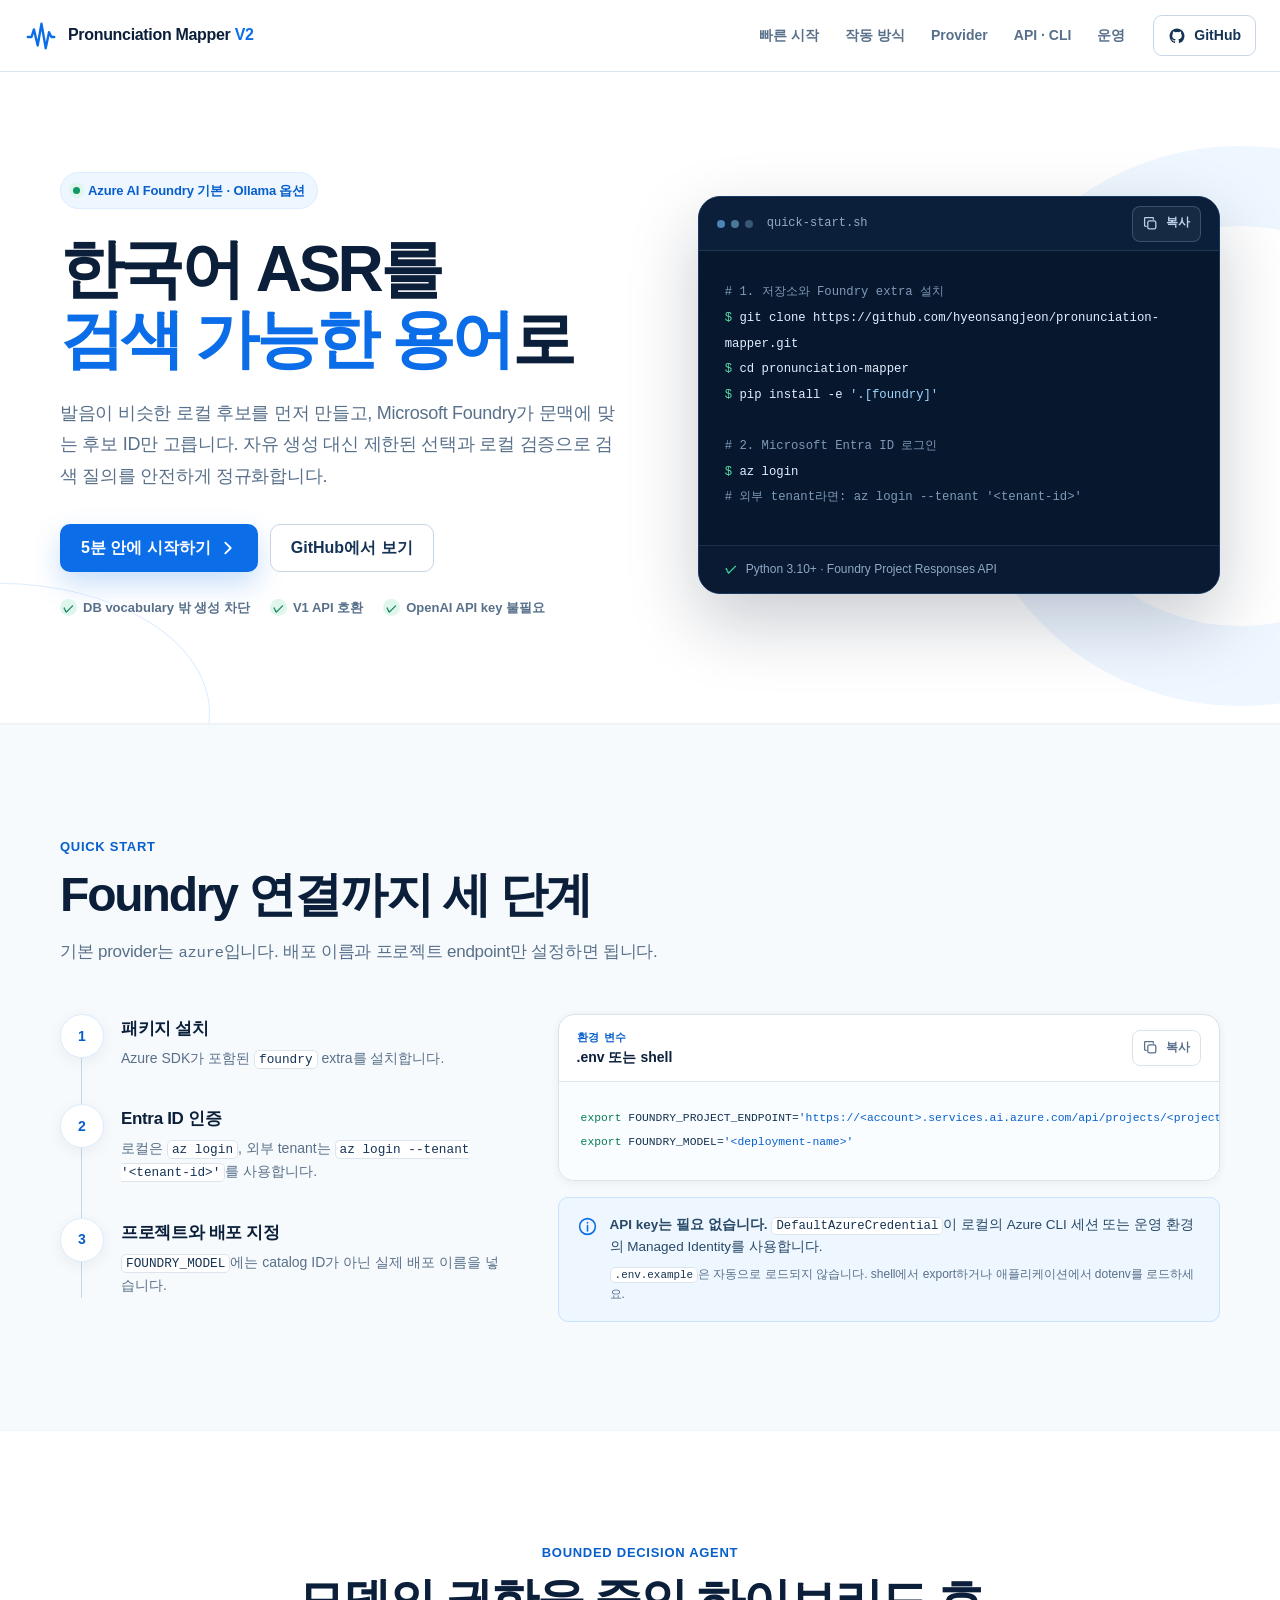
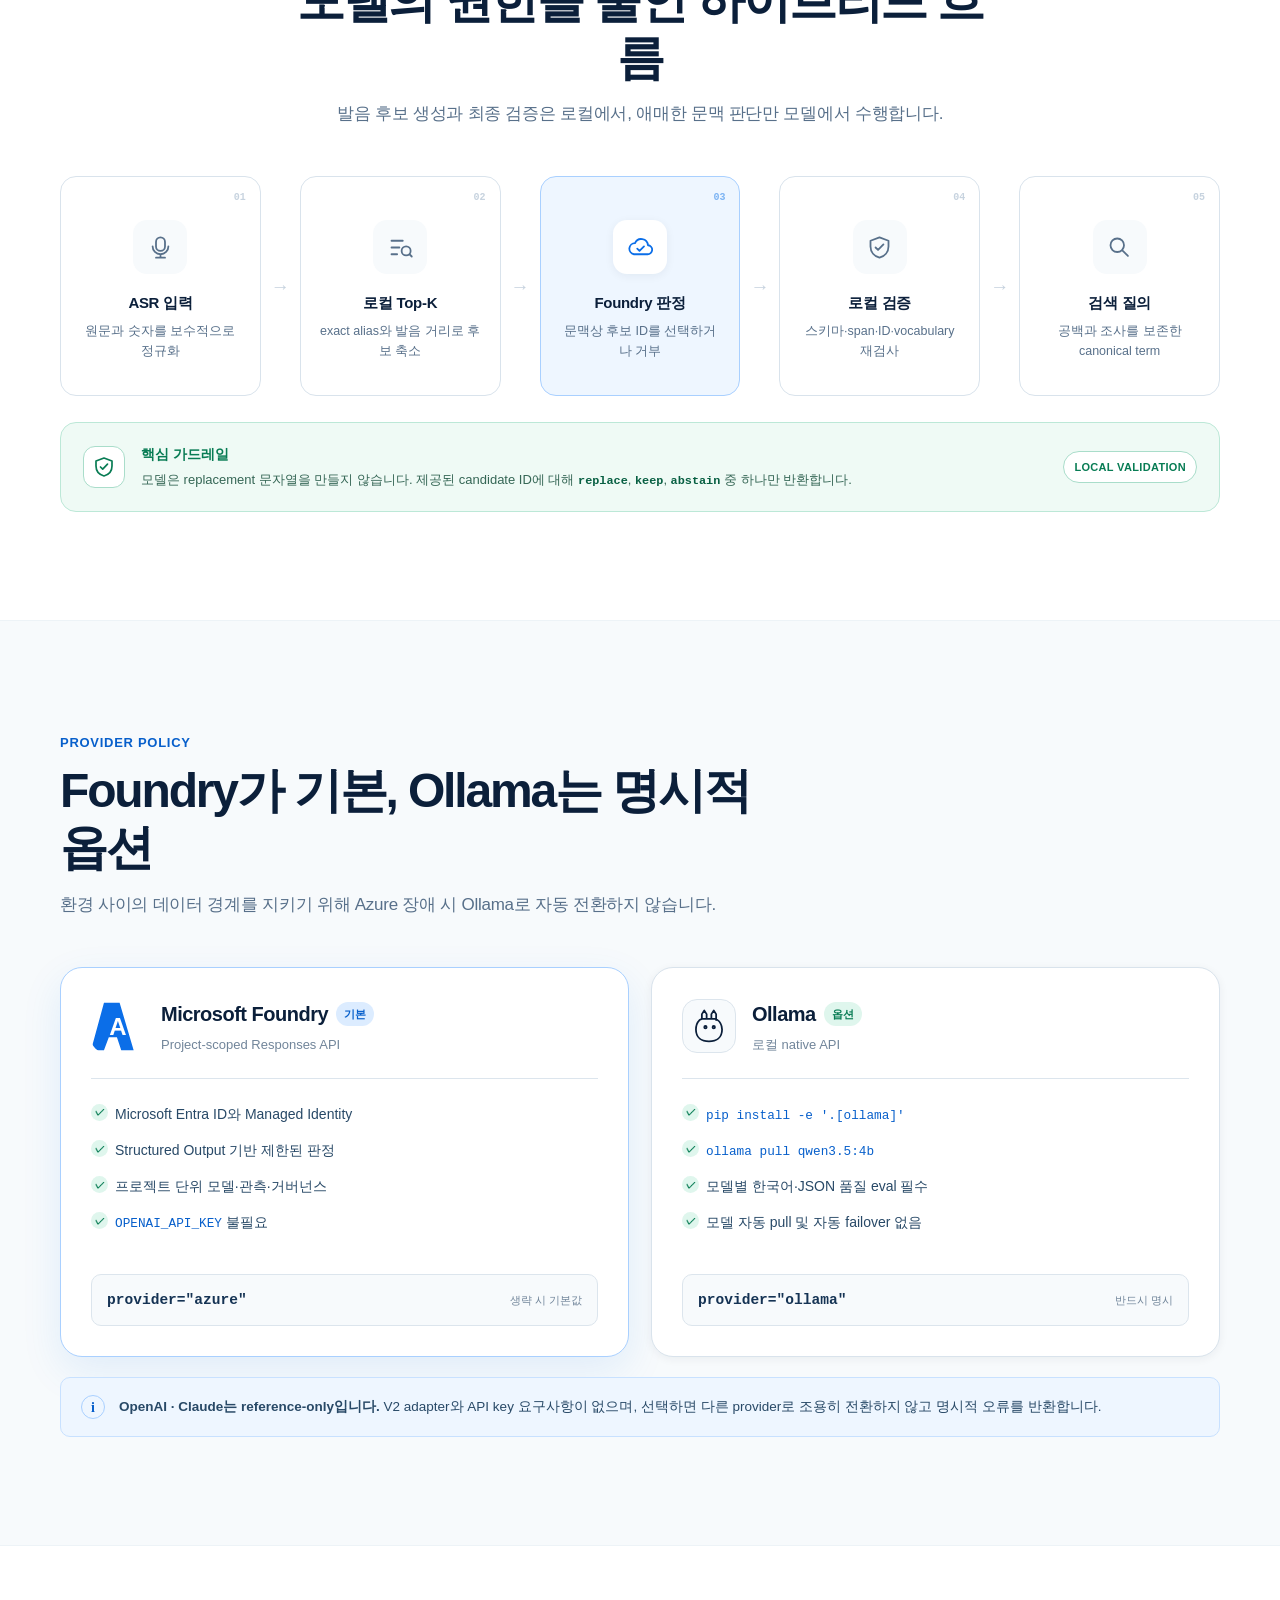
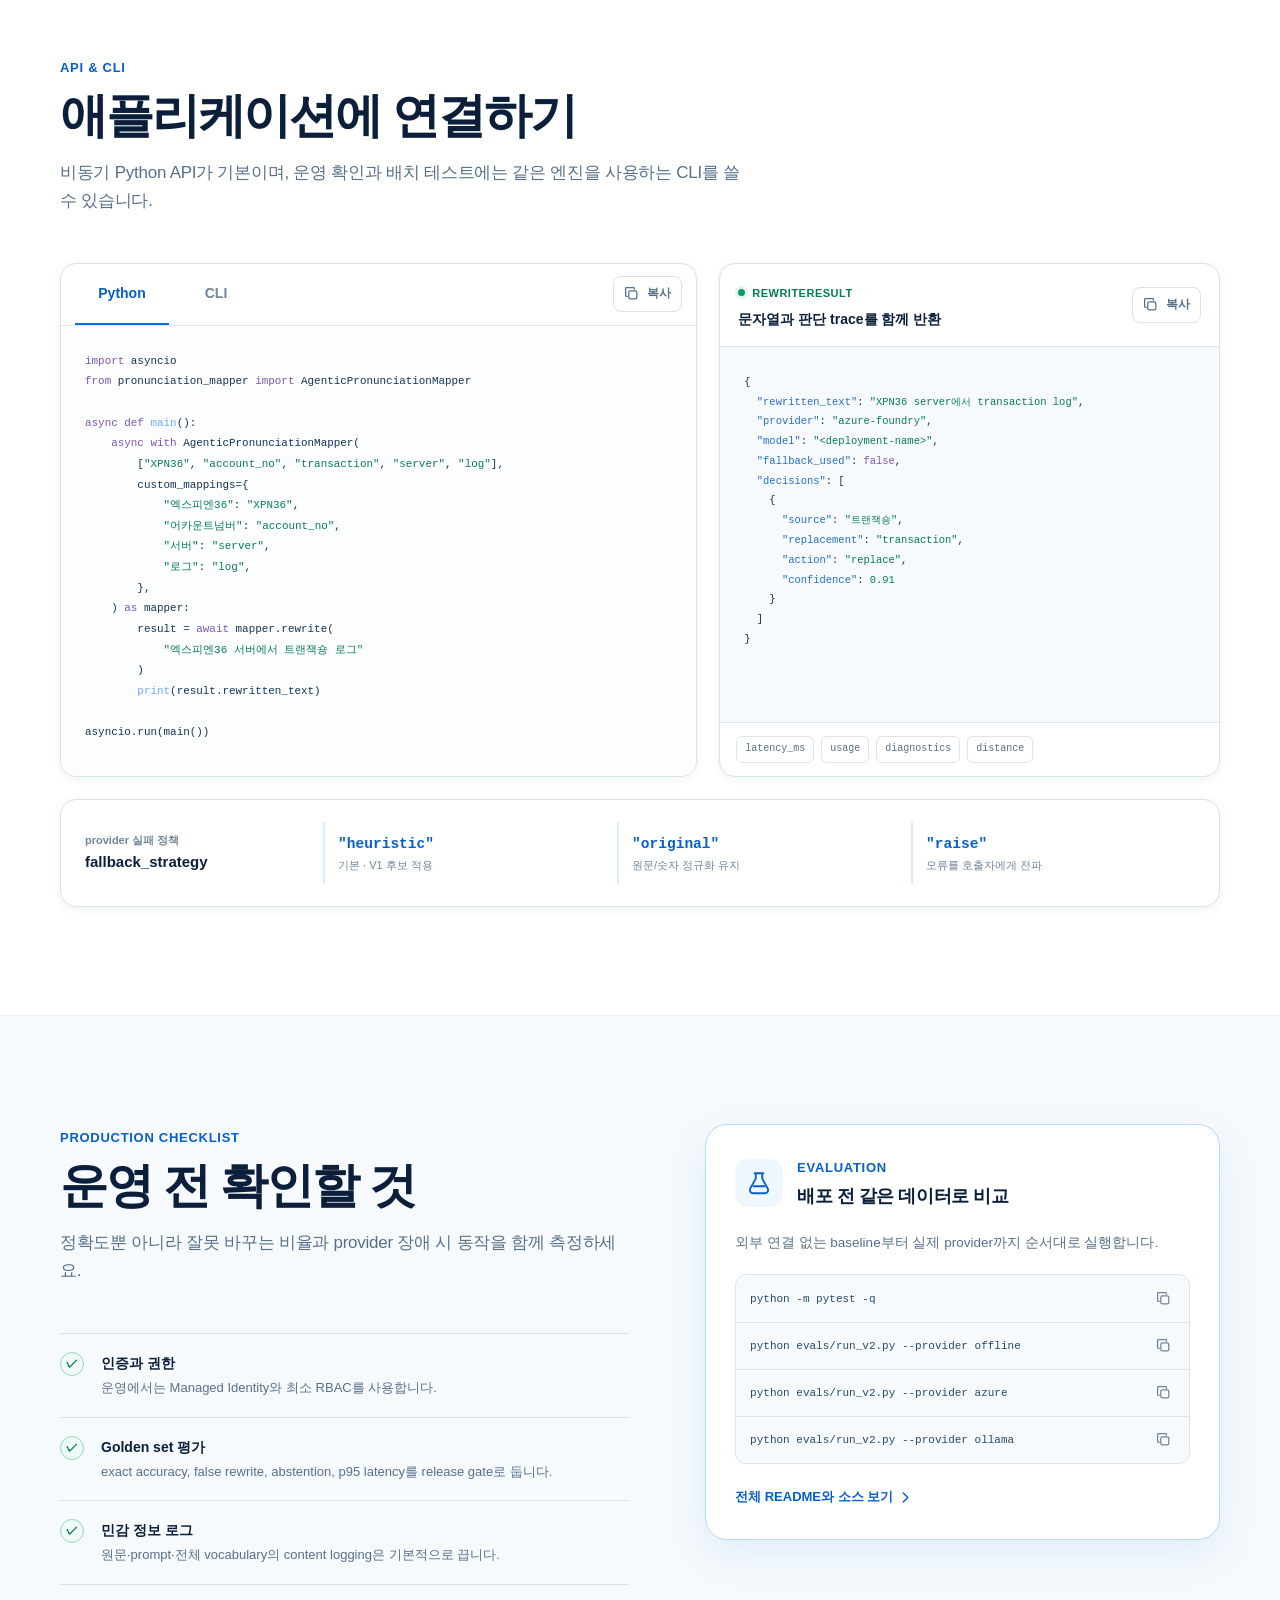
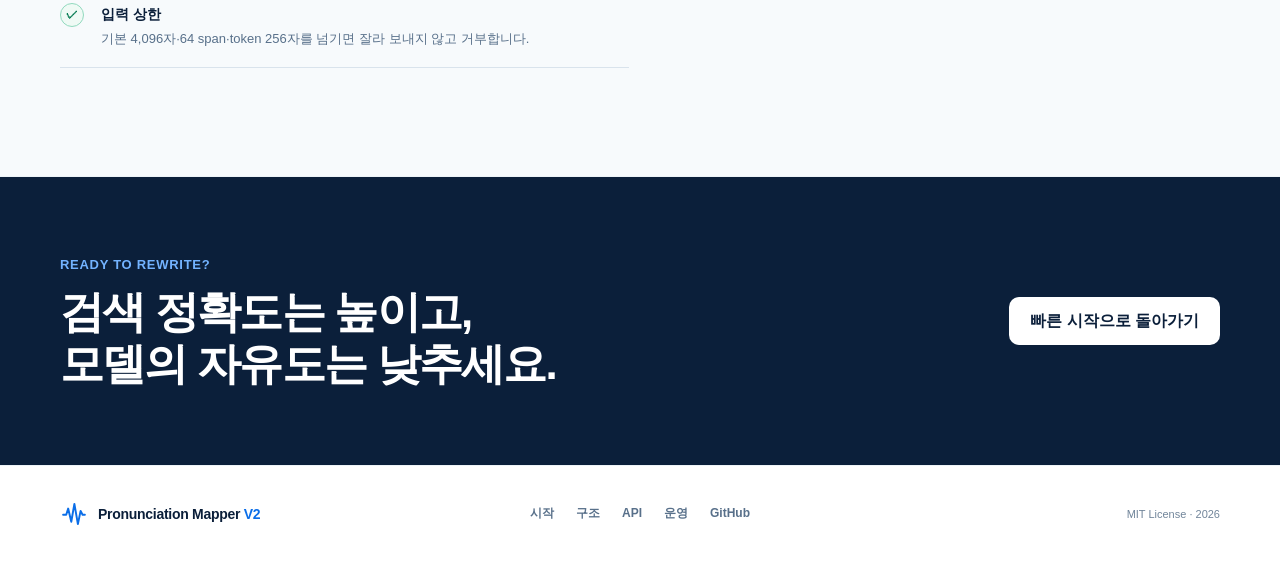
==== index.html @ d53257ad "docs: publish GitHub Pages usage manual" ====
<!doctype html>
<html lang="ko">
<head>
  <meta charset="utf-8">
  <meta name="viewport" content="width=device-width, initial-scale=1">
  <meta name="theme-color" content="#ffffff">
  <meta name="description" content="Microsoft Foundry를 기본으로 사용하는 Pronunciation Mapper V2의 한국어 빠른 시작 및 운영 가이드">
  <meta property="og:title" content="Pronunciation Mapper V2 사용 가이드">
  <meta property="og:description" content="한국어 ASR 결과를 검색 가능한 DB 용어로 안전하게 정규화하세요.">
  <meta property="og:type" content="website">
  <title>Pronunciation Mapper V2 — 사용 가이드</title>
  <link rel="stylesheet" href="./styles.css?v=2">
  <script>document.documentElement.classList.add('js');</script>
  <script src="./script.js?v=2" defer></script>
</head>
<body>
  <a class="skip-link" href="#main-content">본문으로 건너뛰기</a>

  <header class="site-header" data-header>
    <div class="header-inner">
      <a class="brand" href="#top" aria-label="Pronunciation Mapper V2 홈">
        <svg class="brand-mark" viewBox="0 0 36 36" aria-hidden="true">
          <path d="M4 19h4l2.5-8 4 17 4-23 4.5 26 3.5-17 2.5 5h3" />
        </svg>
        <span>Pronunciation Mapper <strong>V2</strong></span>
      </a>

      <button class="menu-toggle" type="button" aria-expanded="false" aria-controls="site-nav" aria-label="메뉴 열기">
        <span></span><span></span><span></span>
      </button>

      <nav class="site-nav" id="site-nav" aria-label="주요 메뉴">
        <a href="#quickstart">빠른 시작</a>
        <a href="#workflow">작동 방식</a>
        <a href="#providers">Provider</a>
        <a href="#usage">API · CLI</a>
        <a href="#operations">운영</a>
        <a class="nav-github-mobile" href="https://github.com/hyeonsangjeon/pronunciation-mapper" target="_blank" rel="noreferrer">GitHub</a>
      </nav>

      <a class="header-github" href="https://github.com/hyeonsangjeon/pronunciation-mapper" target="_blank" rel="noreferrer">
        <svg viewBox="0 0 24 24" aria-hidden="true">
          <path d="M12 2a10 10 0 0 0-3.16 19.49c.5.09.68-.22.68-.48v-1.88c-2.78.6-3.37-1.18-3.37-1.18-.45-1.16-1.11-1.47-1.11-1.47-.91-.62.07-.61.07-.61 1 .07 1.53 1.03 1.53 1.03.9 1.53 2.35 1.09 2.92.83.09-.65.35-1.09.64-1.34-2.22-.25-4.55-1.11-4.55-4.94 0-1.09.39-1.98 1.03-2.68-.1-.25-.45-1.27.1-2.64 0 0 .84-.27 2.75 1.02A9.56 9.56 0 0 1 12 6.82a9.5 9.5 0 0 1 2.5.34c1.91-1.29 2.75-1.02 2.75-1.02.55 1.37.2 2.39.1 2.64.64.7 1.03 1.59 1.03 2.68 0 3.84-2.34 4.68-4.57 4.93.36.31.68.92.68 1.85v2.77c0 .27.18.58.69.48A10 10 0 0 0 12 2Z"/>
        </svg>
        GitHub
      </a>
    </div>
  </header>

  <main id="main-content">
    <section class="hero section-anchor" id="top">
      <div class="container hero-grid">
        <div class="hero-copy reveal">
          <div class="eyebrow">
            <span class="status-dot"></span>
            Azure AI Foundry 기본 · Ollama 옵션
          </div>
          <h1>한국어 ASR를<br><span>검색 가능한 용어</span>로</h1>
          <p class="hero-description">
            발음이 비슷한 로컬 후보를 먼저 만들고, Microsoft Foundry가 문맥에 맞는 후보 ID만 고릅니다.
            자유 생성 대신 제한된 선택과 로컬 검증으로 검색 질의를 안전하게 정규화합니다.
          </p>
          <div class="hero-actions">
            <a class="button button-primary" href="#quickstart">
              5분 안에 시작하기
              <svg viewBox="0 0 20 20" aria-hidden="true"><path d="m7 4 6 6-6 6"/></svg>
            </a>
            <a class="button button-secondary" href="https://github.com/hyeonsangjeon/pronunciation-mapper" target="_blank" rel="noreferrer">
              GitHub에서 보기
            </a>
          </div>
          <ul class="hero-facts" aria-label="핵심 특징">
            <li><span>✓</span> DB vocabulary 밖 생성 차단</li>
            <li><span>✓</span> V1 API 호환</li>
            <li><span>✓</span> OpenAI API key 불필요</li>
          </ul>
        </div>

        <div class="terminal-card reveal" aria-label="빠른 설치 명령">
          <div class="terminal-bar">
            <div class="terminal-dots" aria-hidden="true"><span></span><span></span><span></span></div>
            <span>quick-start.sh</span>
            <button class="copy-button copy-button-dark" type="button" data-copy-target="hero-install-code" aria-label="설치 명령 복사">
              <svg viewBox="0 0 20 20" aria-hidden="true"><rect x="6" y="6" width="10" height="10" rx="2"/><path d="M4 13H3a1 1 0 0 1-1-1V3a1 1 0 0 1 1-1h9a1 1 0 0 1 1 1v1"/></svg>
              <span>복사</span>
            </button>
          </div>
          <pre id="hero-install-code"><code><span class="code-comment"># 1. 저장소와 Foundry extra 설치</span>
<span class="code-prompt">$</span> git clone https://github.com/hyeonsangjeon/pronunciation-mapper.git
<span class="code-prompt">$</span> cd pronunciation-mapper
<span class="code-prompt">$</span> pip install -e <span class="code-string">'.[foundry]'</span>

<span class="code-comment"># 2. Microsoft Entra ID 로그인</span>
<span class="code-prompt">$</span> az login
<span class="code-comment"># 외부 tenant라면: az login --tenant '&lt;tenant-id&gt;'</span></code></pre>
          <div class="terminal-output">
            <span class="terminal-check">✓</span>
            <span>Python 3.10+ · Foundry Project Responses API</span>
          </div>
        </div>
      </div>
    </section>

    <section class="section section-soft section-anchor" id="quickstart">
      <div class="container">
        <div class="section-heading reveal">
          <span class="section-kicker">Quick start</span>
          <h2>Foundry 연결까지 세 단계</h2>
          <p>기본 provider는 <code>azure</code>입니다. 배포 이름과 프로젝트 endpoint만 설정하면 됩니다.</p>
        </div>

        <div class="quickstart-layout">
          <ol class="step-list reveal">
            <li>
              <span class="step-number">1</span>
              <div>
                <h3>패키지 설치</h3>
                <p>Azure SDK가 포함된 <code>foundry</code> extra를 설치합니다.</p>
              </div>
            </li>
            <li>
              <span class="step-number">2</span>
              <div>
                <h3>Entra ID 인증</h3>
                <p>로컬은 <code>az login</code>, 외부 tenant는 <code>az login --tenant '&lt;tenant-id&gt;'</code>를 사용합니다.</p>
              </div>
            </li>
            <li>
              <span class="step-number">3</span>
              <div>
                <h3>프로젝트와 배포 지정</h3>
                <p><code>FOUNDRY_MODEL</code>에는 catalog ID가 아닌 실제 배포 이름을 넣습니다.</p>
              </div>
            </li>
          </ol>

          <div class="setup-stack reveal">
            <article class="code-card">
              <div class="code-card-header">
                <div>
                  <span class="code-card-label">환경 변수</span>
                  <strong>.env 또는 shell</strong>
                </div>
                <button class="copy-button" type="button" data-copy-target="env-code" aria-label="환경 변수 복사">
                  <svg viewBox="0 0 20 20" aria-hidden="true"><rect x="6" y="6" width="10" height="10" rx="2"/><path d="M4 13H3a1 1 0 0 1-1-1V3a1 1 0 0 1 1-1h9a1 1 0 0 1 1 1v1"/></svg>
                  <span>복사</span>
                </button>
              </div>
              <pre id="env-code"><code><span class="code-keyword">export</span> FOUNDRY_PROJECT_ENDPOINT=<span class="code-string">'https://&lt;account&gt;.services.ai.azure.com/api/projects/&lt;project&gt;'</span>
<span class="code-keyword">export</span> FOUNDRY_MODEL=<span class="code-string">'&lt;deployment-name&gt;'</span></code></pre>
            </article>
            <div class="info-callout">
              <svg viewBox="0 0 24 24" aria-hidden="true"><circle cx="12" cy="12" r="9"/><path d="M12 11v6M12 7.5v.5"/></svg>
              <div>
                <p><strong>API key는 필요 없습니다.</strong> <code>DefaultAzureCredential</code>이 로컬의 Azure CLI 세션 또는 운영 환경의 Managed Identity를 사용합니다.</p>
                <p class="info-callout-secondary"><code>.env.example</code>은 자동으로 로드되지 않습니다. shell에서 export하거나 애플리케이션에서 dotenv를 로드하세요.</p>
              </div>
            </div>
          </div>
        </div>
      </div>
    </section>

    <section class="section section-anchor" id="workflow">
      <div class="container">
        <div class="section-heading section-heading-centered reveal">
          <span class="section-kicker">Bounded decision agent</span>
          <h2>모델의 권한을 줄인 하이브리드 흐름</h2>
          <p>발음 후보 생성과 최종 검증은 로컬에서, 애매한 문맥 판단만 모델에서 수행합니다.</p>
        </div>

        <div class="workflow reveal" aria-label="처리 흐름">
          <article class="workflow-step">
            <span class="workflow-index">01</span>
            <span class="workflow-icon">
              <svg viewBox="0 0 24 24" aria-hidden="true"><rect x="8" y="3" width="8" height="12" rx="4"/><path d="M5 11a7 7 0 0 0 14 0M12 18v3M8 21h8"/></svg>
            </span>
            <h3>ASR 입력</h3>
            <p>원문과 숫자를 보수적으로 정규화</p>
          </article>
          <span class="workflow-arrow" aria-hidden="true">→</span>
          <article class="workflow-step">
            <span class="workflow-index">02</span>
            <span class="workflow-icon">
              <svg viewBox="0 0 24 24" aria-hidden="true"><path d="M4 6h10M4 12h7M4 18h5"/><circle cx="17" cy="15" r="4"/><path d="m20 18 2 2"/></svg>
            </span>
            <h3>로컬 Top-K</h3>
            <p>exact alias와 발음 거리로 후보 축소</p>
          </article>
          <span class="workflow-arrow" aria-hidden="true">→</span>
          <article class="workflow-step workflow-step-accent">
            <span class="workflow-index">03</span>
            <span class="workflow-icon">
              <svg viewBox="0 0 24 24" aria-hidden="true"><path d="M7 18a5 5 0 0 1 1-9.9A6 6 0 0 1 19.5 10 4 4 0 0 1 19 18H7Z"/><path d="m10 13 2 2 4-4"/></svg>
            </span>
            <h3>Foundry 판정</h3>
            <p>문맥상 후보 ID를 선택하거나 거부</p>
          </article>
          <span class="workflow-arrow" aria-hidden="true">→</span>
          <article class="workflow-step">
            <span class="workflow-index">04</span>
            <span class="workflow-icon">
              <svg viewBox="0 0 24 24" aria-hidden="true"><path d="M12 3 4 6v5c0 5 3.4 8.7 8 10 4.6-1.3 8-5 8-10V6l-8-3Z"/><path d="m8.5 12 2.2 2.2 4.8-5"/></svg>
            </span>
            <h3>로컬 검증</h3>
            <p>스키마·span·ID·vocabulary 재검사</p>
          </article>
          <span class="workflow-arrow" aria-hidden="true">→</span>
          <article class="workflow-step">
            <span class="workflow-index">05</span>
            <span class="workflow-icon">
              <svg viewBox="0 0 24 24" aria-hidden="true"><circle cx="10" cy="10" r="6"/><path d="m14.5 14.5 5 5"/></svg>
            </span>
            <h3>검색 질의</h3>
            <p>공백과 조사를 보존한 canonical term</p>
          </article>
        </div>

        <div class="guardrail reveal">
          <div class="guardrail-icon">
            <svg viewBox="0 0 24 24" aria-hidden="true"><path d="M12 3 4 6v5c0 5 3.4 8.7 8 10 4.6-1.3 8-5 8-10V6l-8-3Z"/><path d="m8.5 12 2.2 2.2 4.8-5"/></svg>
          </div>
          <div>
            <strong>핵심 가드레일</strong>
            <p>모델은 replacement 문자열을 만들지 않습니다. 제공된 candidate ID에 대해 <code>replace</code>, <code>keep</code>, <code>abstain</code> 중 하나만 반환합니다.</p>
          </div>
          <span class="guardrail-badge">Local validation</span>
        </div>
      </div>
    </section>

    <section class="section section-soft section-anchor" id="providers">
      <div class="container">
        <div class="section-heading reveal">
          <span class="section-kicker">Provider policy</span>
          <h2>Foundry가 기본, Ollama는 명시적 옵션</h2>
          <p>환경 사이의 데이터 경계를 지키기 위해 Azure 장애 시 Ollama로 자동 전환하지 않습니다.</p>
        </div>

        <div class="provider-grid">
          <article class="provider-card provider-primary reveal">
            <div class="provider-top">
              <div class="provider-logo azure-logo" aria-hidden="true">A</div>
              <div>
                <div class="provider-title-row">
                  <h3>Microsoft Foundry</h3>
                  <span class="badge badge-blue">기본</span>
                </div>
                <p>Project-scoped Responses API</p>
              </div>
            </div>
            <ul class="check-list">
              <li>Microsoft Entra ID와 Managed Identity</li>
              <li>Structured Output 기반 제한된 판정</li>
              <li>프로젝트 단위 모델·관측·거버넌스</li>
              <li><code>OPENAI_API_KEY</code> 불필요</li>
            </ul>
            <div class="provider-command">
              <code>provider="azure"</code>
              <span>생략 시 기본값</span>
            </div>
          </article>

          <article class="provider-card reveal">
            <div class="provider-top">
              <div class="provider-logo ollama-logo" aria-hidden="true">
                <svg viewBox="0 0 32 32"><path d="M10 10V6l2-3 2 3v3M18 10V6l2-3 2 3v5M8 11c-2 2-3 5-3 8 0 7 5 10 11 10s11-3 11-10c0-4-2-7-5-9H10Z"/><circle cx="13" cy="17" r="1"/><circle cx="20" cy="17" r="1"/></svg>
              </div>
              <div>
                <div class="provider-title-row">
                  <h3>Ollama</h3>
                  <span class="badge badge-mint">옵션</span>
                </div>
                <p>로컬 native API</p>
              </div>
            </div>
            <ul class="check-list">
              <li><code>pip install -e '.[ollama]'</code></li>
              <li><code>ollama pull qwen3.5:4b</code></li>
              <li>모델별 한국어·JSON 품질 eval 필수</li>
              <li>모델 자동 pull 및 자동 failover 없음</li>
            </ul>
            <div class="provider-command">
              <code>provider="ollama"</code>
              <span>반드시 명시</span>
            </div>
          </article>
        </div>

        <div class="reference-note reveal">
          <span class="reference-icon">i</span>
          <p><strong>OpenAI · Claude는 reference-only입니다.</strong> V2 adapter와 API key 요구사항이 없으며, 선택하면 다른 provider로 조용히 전환하지 않고 명시적 오류를 반환합니다.</p>
        </div>
      </div>
    </section>

    <section class="section section-anchor" id="usage">
      <div class="container">
        <div class="section-heading reveal">
          <span class="section-kicker">API & CLI</span>
          <h2>애플리케이션에 연결하기</h2>
          <p>비동기 Python API가 기본이며, 운영 확인과 배치 테스트에는 같은 엔진을 사용하는 CLI를 쓸 수 있습니다.</p>
        </div>

        <div class="usage-grid">
          <div class="code-workbench reveal">
            <div class="tab-list" role="tablist" aria-label="사용 예시">
              <button id="tab-python" role="tab" aria-selected="true" aria-controls="panel-python" tabindex="0">Python</button>
              <button id="tab-cli" role="tab" aria-selected="false" aria-controls="panel-cli" tabindex="-1">CLI</button>
              <button class="copy-button tab-copy" type="button" data-copy-active-panel aria-label="현재 코드 복사">
                <svg viewBox="0 0 20 20" aria-hidden="true"><rect x="6" y="6" width="10" height="10" rx="2"/><path d="M4 13H3a1 1 0 0 1-1-1V3a1 1 0 0 1 1-1h9a1 1 0 0 1 1 1v1"/></svg>
                <span>복사</span>
              </button>
            </div>

            <div id="panel-python" class="tab-panel" role="tabpanel" aria-labelledby="tab-python">
              <pre><code><span class="code-keyword">import</span> asyncio
<span class="code-keyword">from</span> pronunciation_mapper <span class="code-keyword">import</span> AgenticPronunciationMapper

<span class="code-keyword">async def</span> <span class="code-function">main</span>():
    <span class="code-keyword">async with</span> AgenticPronunciationMapper(
        [<span class="code-string">"XPN36"</span>, <span class="code-string">"account_no"</span>, <span class="code-string">"transaction"</span>, <span class="code-string">"server"</span>, <span class="code-string">"log"</span>],
        custom_mappings={
            <span class="code-string">"엑스피엔36"</span>: <span class="code-string">"XPN36"</span>,
            <span class="code-string">"어카운트넘버"</span>: <span class="code-string">"account_no"</span>,
            <span class="code-string">"서버"</span>: <span class="code-string">"server"</span>,
            <span class="code-string">"로그"</span>: <span class="code-string">"log"</span>,
        },
    ) <span class="code-keyword">as</span> mapper:
        result = <span class="code-keyword">await</span> mapper.rewrite(
            <span class="code-string">"엑스피엔36 서버에서 트랜잭숑 로그"</span>
        )
        <span class="code-function">print</span>(result.rewritten_text)

asyncio.run(main())</code></pre>
            </div>

            <div id="panel-cli" class="tab-panel" role="tabpanel" aria-labelledby="tab-cli" hidden>
              <pre><code>pronunciation-mapper rewrite \
  <span class="code-string">'엑스피엔36 서버에서 트랜잭숑 로그'</span> \
  --db-terms examples/db_terms.json \
  --provider azure \
  --json

<span class="code-comment"># Ollama는 provider와 model을 명시합니다.</span>
pronunciation-mapper rewrite <span class="code-string">'트랜잭숑 로그'</span> \
  --provider ollama \
  --model qwen3.5:4b</code></pre>
            </div>
          </div>

          <article class="result-card reveal">
            <div class="result-card-header">
              <div>
                <span class="result-status"><i></i> RewriteResult</span>
                <h3>문자열과 판단 trace를 함께 반환</h3>
              </div>
              <button class="copy-button" type="button" data-copy-target="result-code" aria-label="결과 JSON 복사">
                <svg viewBox="0 0 20 20" aria-hidden="true"><rect x="6" y="6" width="10" height="10" rx="2"/><path d="M4 13H3a1 1 0 0 1-1-1V3a1 1 0 0 1 1-1h9a1 1 0 0 1 1 1v1"/></svg>
                <span>복사</span>
              </button>
            </div>
            <pre id="result-code"><code>{
  <span class="code-json-key">"rewritten_text"</span>: <span class="code-string">"XPN36 server에서 transaction log"</span>,
  <span class="code-json-key">"provider"</span>: <span class="code-string">"azure-foundry"</span>,
  <span class="code-json-key">"model"</span>: <span class="code-string">"&lt;deployment-name&gt;"</span>,
  <span class="code-json-key">"fallback_used"</span>: <span class="code-keyword">false</span>,
  <span class="code-json-key">"decisions"</span>: [
    {
      <span class="code-json-key">"source"</span>: <span class="code-string">"트랜잭숑"</span>,
      <span class="code-json-key">"replacement"</span>: <span class="code-string">"transaction"</span>,
      <span class="code-json-key">"action"</span>: <span class="code-string">"replace"</span>,
      <span class="code-json-key">"confidence"</span>: <span class="code-number">0.91</span>
    }
  ]
}</code></pre>
            <div class="result-fields" aria-label="주요 결과 필드">
              <span>latency_ms</span>
              <span>usage</span>
              <span>diagnostics</span>
              <span>distance</span>
            </div>
          </article>
        </div>

        <div class="fallback-strip reveal">
          <div>
            <span class="fallback-label">provider 실패 정책</span>
            <strong>fallback_strategy</strong>
          </div>
          <div class="fallback-options">
            <span><code>"heuristic"</code><small>기본 · V1 후보 적용</small></span>
            <span><code>"original"</code><small>원문/숫자 정규화 유지</small></span>
            <span><code>"raise"</code><small>오류를 호출자에게 전파</small></span>
          </div>
        </div>
      </div>
    </section>

    <section class="section section-soft section-anchor" id="operations">
      <div class="container operations-grid">
        <div>
          <div class="section-heading reveal">
            <span class="section-kicker">Production checklist</span>
            <h2>운영 전 확인할 것</h2>
            <p>정확도뿐 아니라 잘못 바꾸는 비율과 provider 장애 시 동작을 함께 측정하세요.</p>
          </div>
          <ul class="operations-list reveal">
            <li>
              <span class="operation-check">✓</span>
              <div><strong>인증과 권한</strong><p>운영에서는 Managed Identity와 최소 RBAC를 사용합니다.</p></div>
            </li>
            <li>
              <span class="operation-check">✓</span>
              <div><strong>Golden set 평가</strong><p>exact accuracy, false rewrite, abstention, p95 latency를 release gate로 둡니다.</p></div>
            </li>
            <li>
              <span class="operation-check">✓</span>
              <div><strong>민감 정보 로그</strong><p>원문·prompt·전체 vocabulary의 content logging은 기본적으로 끕니다.</p></div>
            </li>
            <li>
              <span class="operation-check">✓</span>
              <div><strong>입력 상한</strong><p>기본 4,096자·64 span·token 256자를 넘기면 잘라 보내지 않고 거부합니다.</p></div>
            </li>
          </ul>
        </div>

        <aside class="eval-card reveal" aria-labelledby="eval-title">
          <div class="eval-card-top">
            <span class="eval-icon">
              <svg viewBox="0 0 24 24" aria-hidden="true"><path d="M8 3h8M9 3v5l-5 9a3 3 0 0 0 2.6 4.5h10.8A3 3 0 0 0 20 17l-5-9V3"/><path d="M7 15h10"/></svg>
            </span>
            <div>
              <span class="section-kicker">Evaluation</span>
              <h3 id="eval-title">배포 전 같은 데이터로 비교</h3>
            </div>
          </div>
          <p>외부 연결 없는 baseline부터 실제 provider까지 순서대로 실행합니다.</p>
          <div class="eval-commands">
            <div>
              <code id="test-command">python -m pytest -q</code>
              <button class="copy-icon-button" type="button" data-copy-target="test-command" aria-label="테스트 명령 복사">
                <svg viewBox="0 0 20 20" aria-hidden="true"><rect x="6" y="6" width="10" height="10" rx="2"/><path d="M4 13H3a1 1 0 0 1-1-1V3a1 1 0 0 1 1-1h9a1 1 0 0 1 1 1v1"/></svg>
              </button>
            </div>
            <div>
              <code id="offline-command">python evals/run_v2.py --provider offline</code>
              <button class="copy-icon-button" type="button" data-copy-target="offline-command" aria-label="오프라인 평가 명령 복사">
                <svg viewBox="0 0 20 20" aria-hidden="true"><rect x="6" y="6" width="10" height="10" rx="2"/><path d="M4 13H3a1 1 0 0 1-1-1V3a1 1 0 0 1 1-1h9a1 1 0 0 1 1 1v1"/></svg>
              </button>
            </div>
            <div>
              <code id="azure-command">python evals/run_v2.py --provider azure</code>
              <button class="copy-icon-button" type="button" data-copy-target="azure-command" aria-label="Foundry 평가 명령 복사">
                <svg viewBox="0 0 20 20" aria-hidden="true"><rect x="6" y="6" width="10" height="10" rx="2"/><path d="M4 13H3a1 1 0 0 1-1-1V3a1 1 0 0 1 1-1h9a1 1 0 0 1 1 1v1"/></svg>
              </button>
            </div>
            <div>
              <code id="ollama-command">python evals/run_v2.py --provider ollama</code>
              <button class="copy-icon-button" type="button" data-copy-target="ollama-command" aria-label="Ollama 평가 명령 복사">
                <svg viewBox="0 0 20 20" aria-hidden="true"><rect x="6" y="6" width="10" height="10" rx="2"/><path d="M4 13H3a1 1 0 0 1-1-1V3a1 1 0 0 1 1-1h9a1 1 0 0 1 1 1v1"/></svg>
              </button>
            </div>
          </div>
          <a class="text-link" href="https://github.com/hyeonsangjeon/pronunciation-mapper" target="_blank" rel="noreferrer">
            전체 README와 소스 보기
            <svg viewBox="0 0 20 20" aria-hidden="true"><path d="m7 4 6 6-6 6"/></svg>
          </a>
        </aside>
      </div>
    </section>

    <section class="closing">
      <div class="container closing-inner reveal">
        <div>
          <span class="section-kicker">Ready to rewrite?</span>
          <h2>검색 정확도는 높이고,<br>모델의 자유도는 낮추세요.</h2>
        </div>
        <a class="button button-light" href="#quickstart">빠른 시작으로 돌아가기</a>
      </div>
    </section>
  </main>

  <footer class="site-footer">
    <div class="container footer-inner">
      <a class="brand footer-brand" href="#top">
        <svg class="brand-mark" viewBox="0 0 36 36" aria-hidden="true">
          <path d="M4 19h4l2.5-8 4 17 4-23 4.5 26 3.5-17 2.5 5h3" />
        </svg>
        <span>Pronunciation Mapper <strong>V2</strong></span>
      </a>
      <nav aria-label="하단 메뉴">
        <a href="#quickstart">시작</a>
        <a href="#workflow">구조</a>
        <a href="#usage">API</a>
        <a href="#operations">운영</a>
        <a href="https://github.com/hyeonsangjeon/pronunciation-mapper" target="_blank" rel="noreferrer">GitHub</a>
      </nav>
      <p>MIT License · <span data-current-year>2026</span></p>
    </div>
  </footer>

  <div class="sr-only" id="copy-status" aria-live="polite"></div>
</body>
</html>
---- styles.css ----
:root {
  --navy-950: #07172e;
  --navy-900: #0b1f3a;
  --navy-800: #153354;
  --navy-700: #284967;
  --slate-600: #58708a;
  --slate-500: #71859a;
  --slate-300: #c7d3df;
  --slate-200: #dce5ed;
  --slate-100: #edf3f7;
  --slate-50: #f7fafc;
  --azure-700: #075fcb;
  --azure-600: #0b6ee8;
  --azure-500: #1473e6;
  --azure-100: #dcecff;
  --azure-50: #eef6ff;
  --mint-700: #087c54;
  --mint-600: #0f9868;
  --mint-100: #dff6ed;
  --mint-50: #effaf5;
  --white: #ffffff;
  --border: #d9e3ec;
  --border-strong: #c7d6e4;
  --shadow-sm: 0 2px 10px rgba(11, 31, 58, 0.06);
  --shadow-md: 0 16px 48px rgba(11, 31, 58, 0.11);
  --shadow-blue: 0 12px 28px rgba(20, 115, 230, 0.24);
  --radius-sm: 10px;
  --radius-md: 16px;
  --radius-lg: 22px;
  --container: 1160px;
  --header-height: 72px;
  color-scheme: light;
}

*,
*::before,
*::after {
  box-sizing: border-box;
}

html {
  scroll-behavior: smooth;
  scroll-padding-top: calc(var(--header-height) + 28px);
}

body {
  margin: 0;
  min-width: 320px;
  background: var(--white);
  color: var(--navy-900);
  font-family: Pretendard, "Pretendard Variable", -apple-system, BlinkMacSystemFont, "Segoe UI", "Apple SD Gothic Neo", "Noto Sans KR", sans-serif;
  font-size: 16px;
  line-height: 1.65;
  text-rendering: optimizeLegibility;
  -webkit-font-smoothing: antialiased;
}

body.menu-open {
  overflow: hidden;
}

a {
  color: inherit;
  text-decoration: none;
}

button,
input {
  font: inherit;
}

button,
a {
  -webkit-tap-highlight-color: transparent;
}

button {
  color: inherit;
}

svg {
  display: block;
}

code,
pre {
  font-family: "SFMono-Regular", "Cascadia Code", "Roboto Mono", Consolas, monospace;
}

code {
  font-size: 0.91em;
}

p,
h1,
h2,
h3,
ul,
ol,
pre {
  margin-top: 0;
}

.container {
  width: min(calc(100% - 48px), var(--container));
  margin-inline: auto;
}

.skip-link {
  position: fixed;
  z-index: 999;
  top: 12px;
  left: 12px;
  padding: 10px 16px;
  border-radius: 8px;
  background: var(--navy-900);
  color: var(--white);
  transform: translateY(-150%);
  transition: transform 160ms ease;
}

.skip-link:focus {
  transform: translateY(0);
}

:focus-visible {
  outline: 3px solid rgba(20, 115, 230, 0.4);
  outline-offset: 3px;
}

.sr-only {
  position: absolute;
  width: 1px;
  height: 1px;
  padding: 0;
  margin: -1px;
  overflow: hidden;
  clip: rect(0, 0, 0, 0);
  white-space: nowrap;
  border: 0;
}

.site-header {
  position: sticky;
  z-index: 100;
  top: 0;
  height: var(--header-height);
  border-bottom: 1px solid rgba(217, 227, 236, 0.9);
  background: rgba(255, 255, 255, 0.96);
  transition: box-shadow 180ms ease, border-color 180ms ease;
}

.site-header.is-scrolled {
  border-color: transparent;
  box-shadow: var(--shadow-sm);
}

.header-inner {
  display: flex;
  align-items: center;
  width: min(calc(100% - 48px), 1240px);
  height: 100%;
  margin-inline: auto;
  gap: 28px;
}

.brand {
  display: inline-flex;
  flex: 0 0 auto;
  align-items: center;
  gap: 10px;
  color: var(--navy-900);
  font-size: 16px;
  font-weight: 730;
  letter-spacing: -0.02em;
}

.brand strong {
  color: var(--azure-600);
  font-weight: 800;
}

.brand-mark {
  width: 34px;
  height: 34px;
  overflow: visible;
  fill: none;
  stroke: var(--azure-600);
  stroke-linecap: round;
  stroke-linejoin: round;
  stroke-width: 2.5;
}

.site-nav {
  display: flex;
  align-items: center;
  justify-content: center;
  margin-left: auto;
  gap: 26px;
}

.site-nav a {
  position: relative;
  padding-block: 23px 22px;
  color: var(--slate-600);
  font-size: 14px;
  font-weight: 650;
  white-space: nowrap;
  transition: color 150ms ease;
}

.site-nav a::after {
  position: absolute;
  right: 0;
  bottom: -1px;
  left: 0;
  height: 2px;
  background: var(--azure-600);
  content: "";
  opacity: 0;
  transform: scaleX(0.3);
  transition: opacity 150ms ease, transform 150ms ease;
}

.site-nav a:hover,
.site-nav a.is-active {
  color: var(--azure-700);
}

.site-nav a.is-active::after {
  opacity: 1;
  transform: scaleX(1);
}

.header-github {
  display: inline-flex;
  align-items: center;
  gap: 8px;
  min-height: 38px;
  padding: 8px 14px;
  border: 1px solid var(--border-strong);
  border-radius: 9px;
  color: var(--navy-800);
  font-size: 14px;
  font-weight: 700;
  transition: background 150ms ease, border-color 150ms ease, transform 150ms ease;
}

.header-github:hover {
  border-color: var(--navy-800);
  background: var(--slate-50);
  transform: translateY(-1px);
}

.header-github svg {
  width: 18px;
  fill: currentColor;
}

.nav-github-mobile,
.menu-toggle {
  display: none;
}

.hero {
  position: relative;
  overflow: hidden;
  padding: 100px 0 104px;
  border-bottom: 1px solid var(--slate-100);
}

.hero::before,
.hero::after {
  position: absolute;
  z-index: -1;
  content: "";
  pointer-events: none;
}

.hero::before {
  top: 74px;
  right: -240px;
  width: 560px;
  height: 560px;
  border: 80px solid var(--azure-50);
  border-radius: 50%;
}

.hero::after {
  bottom: -120px;
  left: -210px;
  width: 420px;
  height: 260px;
  border: 1px solid var(--azure-100);
  border-radius: 50%;
}

.hero-grid {
  display: grid;
  grid-template-columns: minmax(0, 1.04fr) minmax(430px, 0.96fr);
  align-items: center;
  gap: 72px;
}

.eyebrow,
.section-kicker {
  color: var(--azure-700);
  font-size: 13px;
  font-weight: 800;
  letter-spacing: 0.055em;
  text-transform: uppercase;
}

.eyebrow {
  display: inline-flex;
  align-items: center;
  gap: 8px;
  padding: 7px 12px;
  border: 1px solid var(--azure-100);
  border-radius: 999px;
  background: var(--azure-50);
  letter-spacing: -0.01em;
  text-transform: none;
}

.status-dot {
  width: 7px;
  height: 7px;
  border-radius: 50%;
  background: var(--mint-600);
  box-shadow: 0 0 0 4px var(--mint-100);
}

.hero h1 {
  max-width: 660px;
  margin: 26px 0 24px;
  font-size: clamp(46px, 5vw, 69px);
  font-weight: 820;
  line-height: 1.08;
  letter-spacing: -0.055em;
}

.hero h1 span {
  color: var(--azure-600);
}

.hero-description {
  max-width: 610px;
  margin-bottom: 32px;
  color: var(--slate-600);
  font-size: 18px;
  line-height: 1.75;
  letter-spacing: -0.015em;
}

.hero-actions {
  display: flex;
  align-items: center;
  gap: 12px;
}

.button {
  display: inline-flex;
  align-items: center;
  justify-content: center;
  gap: 8px;
  min-height: 48px;
  padding: 12px 20px;
  border: 1px solid transparent;
  border-radius: 10px;
  font-weight: 750;
  line-height: 1;
  transition: box-shadow 160ms ease, background 160ms ease, border-color 160ms ease, transform 160ms ease;
}

.button:hover {
  transform: translateY(-2px);
}

.button svg,
.text-link svg {
  width: 18px;
  height: 18px;
  fill: none;
  stroke: currentColor;
  stroke-linecap: round;
  stroke-linejoin: round;
  stroke-width: 2;
}

.button-primary {
  background: var(--azure-600);
  color: var(--white);
  box-shadow: var(--shadow-blue);
}

.button-primary:hover {
  background: var(--azure-700);
  box-shadow: 0 15px 34px rgba(20, 115, 230, 0.29);
}

.button-secondary {
  border-color: var(--border-strong);
  background: var(--white);
  color: var(--navy-800);
}

.button-secondary:hover {
  border-color: var(--navy-700);
  background: var(--slate-50);
}

.hero-facts {
  display: flex;
  flex-wrap: wrap;
  gap: 10px 20px;
  margin: 25px 0 0;
  padding: 0;
  color: var(--slate-600);
  font-size: 13px;
  font-weight: 600;
  list-style: none;
}

.hero-facts li {
  display: inline-flex;
  align-items: center;
  gap: 6px;
}

.hero-facts span {
  display: inline-grid;
  width: 17px;
  height: 17px;
  place-items: center;
  border-radius: 50%;
  background: var(--mint-100);
  color: var(--mint-700);
  font-size: 11px;
  font-weight: 900;
}

.terminal-card {
  overflow: hidden;
  border: 1px solid #173a62;
  border-radius: var(--radius-lg);
  background: var(--navy-950);
  color: #dbeaff;
  box-shadow: 0 28px 70px rgba(7, 23, 46, 0.22);
  transform: translateY(8px);
}

.terminal-bar {
  display: flex;
  align-items: center;
  min-height: 54px;
  padding: 0 18px;
  border-bottom: 1px solid rgba(199, 214, 228, 0.13);
  background: var(--navy-900);
  color: #91abc7;
  font-family: "SFMono-Regular", "Cascadia Code", monospace;
  font-size: 12px;
}

.terminal-dots {
  display: flex;
  gap: 6px;
  margin-right: 14px;
}

.terminal-dots span {
  width: 8px;
  height: 8px;
  border-radius: 50%;
  background: #395775;
}

.terminal-dots span:first-child {
  background: #4c84b8;
}

.terminal-dots span:nth-child(2) {
  background: #4b7a96;
}

.terminal-card pre {
  min-height: 294px;
  margin: 0;
  padding: 28px 26px;
  overflow-x: auto;
  color: #e4efff;
  font-size: 13.5px;
  line-height: 1.9;
  tab-size: 2;
  white-space: pre-wrap;
  overflow-wrap: anywhere;
}

.copy-button {
  display: inline-flex;
  align-items: center;
  gap: 7px;
  min-height: 34px;
  padding: 7px 10px;
  border: 1px solid var(--border);
  border-radius: 8px;
  background: var(--white);
  color: var(--slate-600);
  cursor: pointer;
  font-size: 12px;
  font-weight: 700;
  transition: color 140ms ease, border-color 140ms ease, background 140ms ease;
}

.copy-button:hover {
  border-color: var(--azure-500);
  color: var(--azure-700);
}

.copy-button svg,
.copy-icon-button svg {
  width: 16px;
  height: 16px;
  fill: none;
  stroke: currentColor;
  stroke-linecap: round;
  stroke-linejoin: round;
  stroke-width: 1.6;
}

.copy-button-dark {
  margin-left: auto;
  border-color: rgba(219, 234, 255, 0.2);
  background: rgba(255, 255, 255, 0.05);
  color: #bcd0e8;
}

.copy-button-dark:hover {
  border-color: rgba(219, 234, 255, 0.5);
  background: rgba(255, 255, 255, 0.1);
  color: var(--white);
}

.copy-button.is-copied,
.copy-icon-button.is-copied {
  border-color: #8dd3b8;
  background: var(--mint-50);
  color: var(--mint-700);
}

.terminal-output {
  display: flex;
  align-items: center;
  gap: 9px;
  min-height: 48px;
  padding: 0 26px;
  border-top: 1px solid rgba(199, 214, 228, 0.11);
  background: #091a32;
  color: #8fa8c4;
  font-size: 12px;
}

.terminal-check {
  color: #41d29b;
  font-weight: 900;
}

.code-comment {
  color: #7f9ab7;
}

.code-prompt,
.code-keyword {
  color: #55d9a5;
}

.code-string {
  color: #9ed7ff;
}

.code-function {
  color: #72a9ff;
}

.code-json-key {
  color: #246fc8;
}

.code-number {
  color: #087c54;
}

.section {
  padding: 108px 0;
}

.section-soft {
  border-top: 1px solid var(--slate-100);
  border-bottom: 1px solid var(--slate-100);
  background: var(--slate-50);
}

.section-heading {
  max-width: 690px;
  margin-bottom: 48px;
}

.section-heading-centered {
  margin-right: auto;
  margin-left: auto;
  text-align: center;
}

.section-heading h2 {
  margin: 8px 0 14px;
  font-size: clamp(34px, 4vw, 48px);
  font-weight: 810;
  line-height: 1.18;
  letter-spacing: -0.045em;
}

.section-heading p {
  margin: 0;
  color: var(--slate-600);
  font-size: 17px;
  letter-spacing: -0.015em;
}

.quickstart-layout {
  display: grid;
  grid-template-columns: 0.8fr 1.2fr;
  gap: 56px;
}

.step-list {
  position: relative;
  margin: 0;
  padding: 0;
  list-style: none;
}

.step-list::before {
  position: absolute;
  top: 24px;
  bottom: 24px;
  left: 21px;
  width: 1px;
  background: var(--border-strong);
  content: "";
}

.step-list li {
  position: relative;
  display: grid;
  grid-template-columns: 44px 1fr;
  align-items: start;
  gap: 17px;
}

.step-list li + li {
  margin-top: 34px;
}

.step-number {
  display: grid;
  z-index: 1;
  width: 44px;
  height: 44px;
  place-items: center;
  border: 1px solid var(--azure-100);
  border-radius: 50%;
  background: var(--white);
  color: var(--azure-700);
  font-size: 14px;
  font-weight: 850;
  box-shadow: 0 4px 15px rgba(11, 31, 58, 0.06);
}

.step-list h3 {
  margin: 1px 0 4px;
  font-size: 17px;
  letter-spacing: -0.02em;
}

.step-list p {
  margin: 0;
  color: var(--slate-600);
  font-size: 14px;
}

.step-list code,
.info-callout code {
  padding: 1px 4px;
  border: 1px solid var(--slate-200);
  border-radius: 5px;
  background: var(--white);
  color: var(--navy-800);
}

.setup-stack {
  display: grid;
  gap: 16px;
}

.code-card,
.code-workbench,
.result-card {
  overflow: hidden;
  border: 1px solid var(--border);
  border-radius: var(--radius-md);
  background: var(--white);
  box-shadow: var(--shadow-sm);
}

.code-card-header,
.result-card-header {
  display: flex;
  align-items: center;
  justify-content: space-between;
  gap: 20px;
  min-height: 67px;
  padding: 12px 18px;
  border-bottom: 1px solid var(--slate-200);
}

.code-card-header > div {
  display: flex;
  flex-direction: column;
}

.code-card-label {
  color: var(--azure-700);
  font-size: 11px;
  font-weight: 800;
  letter-spacing: 0.06em;
  text-transform: uppercase;
}

.code-card-header strong {
  font-size: 14px;
}

.code-card pre {
  margin: 0;
  padding: 25px 22px;
  overflow-x: auto;
  background: #fafdff;
  color: var(--navy-800);
  font-size: 12.5px;
  line-height: 1.9;
}

.code-card .code-string {
  color: var(--azure-700);
}

.code-card .code-keyword {
  color: var(--mint-700);
}

.info-callout {
  display: flex;
  align-items: flex-start;
  gap: 12px;
  padding: 16px 18px;
  border: 1px solid #c8e1ff;
  border-radius: var(--radius-sm);
  background: var(--azure-50);
}

.info-callout svg {
  flex: 0 0 auto;
  width: 21px;
  height: 21px;
  margin-top: 2px;
  fill: none;
  stroke: var(--azure-600);
  stroke-linecap: round;
  stroke-width: 1.8;
}

.info-callout p {
  margin: 0;
  color: var(--navy-700);
  font-size: 13.5px;
}

.info-callout-secondary {
  margin-top: 7px !important;
  color: var(--slate-600) !important;
  font-size: 12px !important;
}

.workflow {
  display: grid;
  grid-template-columns: 1fr auto 1fr auto 1fr auto 1fr auto 1fr;
  align-items: center;
  gap: 10px;
}

.workflow-step {
  position: relative;
  min-height: 220px;
  padding: 24px 18px 20px;
  border: 1px solid var(--border);
  border-radius: var(--radius-md);
  background: var(--white);
  text-align: center;
  transition: border-color 160ms ease, box-shadow 160ms ease, transform 160ms ease;
}

.workflow-step:hover {
  border-color: var(--azure-100);
  box-shadow: var(--shadow-sm);
  transform: translateY(-3px);
}

.workflow-step-accent {
  border-color: #a9d0ff;
  background: var(--azure-50);
}

.workflow-index {
  position: absolute;
  top: 13px;
  right: 14px;
  color: var(--slate-300);
  font-family: "SFMono-Regular", monospace;
  font-size: 10px;
  font-weight: 700;
}

.workflow-step-accent .workflow-index {
  color: #7db4f3;
}

.workflow-icon {
  display: inline-grid;
  width: 54px;
  height: 54px;
  margin: 19px auto 17px;
  place-items: center;
  border-radius: 14px;
  background: var(--slate-50);
  color: var(--slate-600);
}

.workflow-step-accent .workflow-icon {
  background: var(--white);
  color: var(--azure-600);
  box-shadow: var(--shadow-sm);
}

.workflow-icon svg {
  width: 27px;
  height: 27px;
  fill: none;
  stroke: currentColor;
  stroke-linecap: round;
  stroke-linejoin: round;
  stroke-width: 1.6;
}

.workflow-step h3 {
  margin-bottom: 6px;
  font-size: 15px;
  letter-spacing: -0.02em;
}

.workflow-step p {
  margin: 0;
  color: var(--slate-600);
  font-size: 12.5px;
  line-height: 1.55;
}

.workflow-arrow {
  color: var(--slate-300);
  font-size: 19px;
}

.guardrail {
  display: flex;
  align-items: center;
  gap: 16px;
  margin-top: 26px;
  padding: 20px 22px;
  border: 1px solid #bce8d7;
  border-radius: var(--radius-md);
  background: var(--mint-50);
}

.guardrail-icon {
  display: grid;
  flex: 0 0 auto;
  width: 42px;
  height: 42px;
  place-items: center;
  border: 1px solid #a9ddca;
  border-radius: 12px;
  background: var(--white);
  color: var(--mint-700);
}

.guardrail-icon svg {
  width: 24px;
  height: 24px;
  fill: none;
  stroke: currentColor;
  stroke-linecap: round;
  stroke-linejoin: round;
  stroke-width: 1.7;
}

.guardrail strong {
  display: block;
  margin-bottom: 2px;
  color: var(--mint-700);
  font-size: 14px;
}

.guardrail p {
  margin: 0;
  color: #356655;
  font-size: 13px;
}

.guardrail code {
  color: #075f42;
  font-weight: 700;
}

.guardrail-badge {
  flex: 0 0 auto;
  margin-left: auto;
  padding: 6px 10px;
  border: 1px solid #a9ddca;
  border-radius: 999px;
  background: var(--white);
  color: var(--mint-700);
  font-size: 11px;
  font-weight: 800;
  letter-spacing: 0.03em;
  text-transform: uppercase;
}

.provider-grid {
  display: grid;
  grid-template-columns: repeat(2, minmax(0, 1fr));
  gap: 22px;
}

.provider-card {
  display: flex;
  flex-direction: column;
  min-height: 390px;
  padding: 30px;
  border: 1px solid var(--border);
  border-radius: var(--radius-lg);
  background: var(--white);
  box-shadow: var(--shadow-sm);
}

.provider-primary {
  border-color: #a9d0ff;
  box-shadow: 0 14px 40px rgba(20, 115, 230, 0.1);
}

.provider-top {
  display: flex;
  align-items: center;
  gap: 16px;
  padding-bottom: 23px;
  border-bottom: 1px solid var(--slate-200);
}

.provider-logo {
  display: grid;
  flex: 0 0 auto;
  width: 54px;
  height: 54px;
  place-items: center;
  border-radius: 15px;
  font-size: 24px;
  font-weight: 850;
}

.azure-logo {
  background: var(--azure-600);
  color: var(--white);
  clip-path: polygon(24% 6%, 53% 6%, 79% 94%, 56% 94%, 48% 70%, 33% 70%, 24% 94%, 0 94%);
}

.ollama-logo {
  border: 1px solid var(--slate-200);
  background: var(--slate-50);
}

.ollama-logo svg {
  width: 38px;
  height: 38px;
  fill: none;
  stroke: var(--navy-900);
  stroke-linecap: round;
  stroke-linejoin: round;
  stroke-width: 1.5;
}

.provider-title-row {
  display: flex;
  align-items: center;
  flex-wrap: wrap;
  gap: 8px;
}

.provider-title-row h3 {
  margin: 0;
  font-size: 20px;
  letter-spacing: -0.025em;
}

.provider-top p {
  margin: 3px 0 0;
  color: var(--slate-500);
  font-size: 13px;
}

.badge {
  display: inline-flex;
  align-items: center;
  min-height: 23px;
  padding: 3px 8px;
  border-radius: 999px;
  font-size: 11px;
  font-weight: 800;
}

.badge-blue {
  background: var(--azure-100);
  color: var(--azure-700);
}

.badge-mint {
  background: var(--mint-100);
  color: var(--mint-700);
}

.check-list {
  display: grid;
  gap: 13px;
  margin: 24px 0;
  padding: 0;
  color: var(--navy-700);
  font-size: 14px;
  list-style: none;
}

.check-list li {
  position: relative;
  padding-left: 24px;
}

.check-list li::before {
  position: absolute;
  top: 1px;
  left: 0;
  display: grid;
  width: 17px;
  height: 17px;
  place-items: center;
  border-radius: 50%;
  background: var(--mint-100);
  color: var(--mint-700);
  content: "✓";
  font-size: 10px;
  font-weight: 900;
}

.check-list code {
  color: var(--azure-700);
}

.provider-command {
  display: flex;
  align-items: center;
  justify-content: space-between;
  gap: 12px;
  margin-top: auto;
  padding: 13px 15px;
  border: 1px solid var(--slate-200);
  border-radius: 10px;
  background: var(--slate-50);
}

.provider-command code {
  color: var(--navy-800);
  font-weight: 700;
}

.provider-command span {
  color: var(--slate-500);
  font-size: 11px;
}

.reference-note {
  display: flex;
  align-items: center;
  gap: 14px;
  margin-top: 20px;
  padding: 17px 20px;
  border: 1px solid #c8e1ff;
  border-radius: var(--radius-sm);
  background: var(--azure-50);
}

.reference-note p {
  margin: 0;
  color: var(--navy-700);
  font-size: 13.5px;
}

.reference-icon {
  display: grid;
  flex: 0 0 auto;
  width: 24px;
  height: 24px;
  place-items: center;
  border: 1px solid #a9d0ff;
  border-radius: 50%;
  color: var(--azure-700);
  font-family: Georgia, serif;
  font-size: 14px;
  font-weight: 700;
}

.usage-grid {
  display: grid;
  grid-template-columns: minmax(0, 1.12fr) minmax(370px, 0.88fr);
  align-items: stretch;
  gap: 22px;
}

.code-workbench,
.result-card {
  min-width: 0;
}

.tab-list {
  display: flex;
  align-items: center;
  min-height: 62px;
  padding: 0 14px;
  border-bottom: 1px solid var(--slate-200);
}

.tab-list [role="tab"] {
  align-self: stretch;
  min-width: 94px;
  padding: 0 18px;
  border: 0;
  border-bottom: 2px solid transparent;
  background: transparent;
  color: var(--slate-500);
  cursor: pointer;
  font-size: 14px;
  font-weight: 750;
}

.tab-list [role="tab"][aria-selected="true"] {
  border-bottom-color: var(--azure-600);
  color: var(--azure-700);
}

.tab-copy {
  margin-left: auto;
}

.tab-panel {
  height: calc(100% - 62px);
  min-height: 450px;
  background: #fbfdff;
}

.tab-panel[hidden] {
  display: none;
}

.tab-panel pre,
.result-card pre {
  height: 100%;
  margin: 0;
  padding: 25px 24px;
  overflow: auto;
  color: var(--navy-800);
  font-size: 12px;
  line-height: 1.72;
  tab-size: 4;
}

.tab-panel .code-string,
.result-card .code-string {
  color: #087c54;
}

.tab-panel .code-keyword,
.result-card .code-keyword {
  color: #8055b5;
}

.result-card {
  display: flex;
  flex-direction: column;
}

.result-card-header {
  min-height: 83px;
}

.result-card-header h3 {
  margin: 4px 0 0;
  font-size: 14px;
}

.result-status {
  display: inline-flex;
  align-items: center;
  gap: 7px;
  color: var(--mint-700);
  font-size: 11px;
  font-weight: 800;
  letter-spacing: 0.045em;
  text-transform: uppercase;
}

.result-status i {
  width: 7px;
  height: 7px;
  border-radius: 50%;
  background: var(--mint-600);
  box-shadow: 0 0 0 3px var(--mint-100);
}

.result-card pre {
  flex: 1 1 auto;
  min-height: 360px;
  background: var(--slate-50);
  font-size: 11.5px;
}

.result-fields {
  display: flex;
  flex-wrap: wrap;
  gap: 7px;
  padding: 13px 16px;
  border-top: 1px solid var(--slate-200);
}

.result-fields span {
  padding: 4px 8px;
  border: 1px solid var(--slate-200);
  border-radius: 6px;
  background: var(--white);
  color: var(--slate-600);
  font-family: "SFMono-Regular", monospace;
  font-size: 10px;
}

.fallback-strip {
  display: grid;
  grid-template-columns: 210px 1fr;
  align-items: center;
  gap: 28px;
  margin-top: 22px;
  padding: 22px 24px;
  border: 1px solid var(--border);
  border-radius: var(--radius-md);
  background: var(--white);
  box-shadow: var(--shadow-sm);
}

.fallback-strip > div:first-child {
  display: flex;
  flex-direction: column;
}

.fallback-label {
  color: var(--slate-500);
  font-size: 11px;
  font-weight: 700;
}

.fallback-strip strong {
  font-size: 15px;
}

.fallback-options {
  display: grid;
  grid-template-columns: repeat(3, minmax(0, 1fr));
  gap: 10px;
}

.fallback-options > span {
  display: flex;
  flex-direction: column;
  padding: 10px 13px;
  border-left: 2px solid var(--azure-100);
}

.fallback-options code {
  color: var(--azure-700);
  font-weight: 700;
}

.fallback-options small {
  color: var(--slate-500);
  font-size: 11px;
}

.operations-grid {
  display: grid;
  grid-template-columns: minmax(0, 1.05fr) minmax(390px, 0.95fr);
  align-items: start;
  gap: 76px;
}

.operations-list {
  display: grid;
  gap: 0;
  margin: 0;
  padding: 0;
  border-top: 1px solid var(--border);
  list-style: none;
}

.operations-list li {
  display: grid;
  grid-template-columns: 28px 1fr;
  gap: 13px;
  padding: 18px 0;
  border-bottom: 1px solid var(--border);
}

.operation-check {
  display: grid;
  width: 24px;
  height: 24px;
  place-items: center;
  border: 1px solid #91d9be;
  border-radius: 50%;
  background: var(--mint-50);
  color: var(--mint-700);
  font-size: 12px;
  font-weight: 900;
}

.operations-list strong {
  display: block;
  margin-bottom: 2px;
  font-size: 14px;
}

.operations-list p {
  margin: 0;
  color: var(--slate-600);
  font-size: 13px;
}

.eval-card {
  padding: 29px;
  border: 1px solid #b9d8fc;
  border-radius: var(--radius-lg);
  background: var(--white);
  box-shadow: 0 15px 42px rgba(20, 115, 230, 0.1);
}

.eval-card-top {
  display: flex;
  align-items: center;
  gap: 14px;
}

.eval-icon {
  display: grid;
  flex: 0 0 auto;
  width: 48px;
  height: 48px;
  place-items: center;
  border-radius: 14px;
  background: var(--azure-50);
  color: var(--azure-700);
}

.eval-icon svg {
  width: 26px;
  height: 26px;
  fill: none;
  stroke: currentColor;
  stroke-linecap: round;
  stroke-linejoin: round;
  stroke-width: 1.7;
}

.eval-card h3 {
  margin: 2px 0 0;
  font-size: 18px;
  letter-spacing: -0.025em;
}

.eval-card > p {
  margin: 20px 0;
  color: var(--slate-600);
  font-size: 13.5px;
}

.eval-commands {
  overflow: hidden;
  border: 1px solid var(--slate-200);
  border-radius: 11px;
  background: var(--slate-50);
}

.eval-commands > div {
  display: flex;
  align-items: center;
  gap: 10px;
  min-height: 47px;
  padding: 8px 10px 8px 14px;
}

.eval-commands > div + div {
  border-top: 1px solid var(--slate-200);
}

.eval-commands code {
  min-width: 0;
  color: var(--navy-700);
  font-size: 11px;
  overflow-wrap: anywhere;
}

.copy-icon-button {
  display: grid;
  flex: 0 0 auto;
  width: 30px;
  height: 30px;
  margin-left: auto;
  place-items: center;
  border: 1px solid transparent;
  border-radius: 7px;
  background: transparent;
  color: var(--slate-500);
  cursor: pointer;
}

.copy-icon-button:hover {
  border-color: var(--border);
  background: var(--white);
  color: var(--azure-700);
}

.text-link {
  display: inline-flex;
  align-items: center;
  gap: 5px;
  margin-top: 22px;
  color: var(--azure-700);
  font-size: 13px;
  font-weight: 750;
}

.text-link:hover {
  text-decoration: underline;
  text-underline-offset: 4px;
}

.text-link svg {
  width: 15px;
  height: 15px;
}

.closing {
  padding: 74px 0;
  background: var(--navy-900);
  color: var(--white);
}

.closing-inner {
  display: flex;
  align-items: center;
  justify-content: space-between;
  gap: 40px;
}

.closing .section-kicker {
  color: #73b3ff;
}

.closing h2 {
  margin: 8px 0 0;
  font-size: clamp(31px, 4vw, 44px);
  line-height: 1.2;
  letter-spacing: -0.04em;
}

.button-light {
  flex: 0 0 auto;
  background: var(--white);
  color: var(--navy-900);
}

.button-light:hover {
  background: var(--azure-50);
}

.site-footer {
  padding: 34px 0;
  border-top: 1px solid var(--slate-100);
  background: var(--white);
}

.footer-inner {
  display: grid;
  grid-template-columns: 1fr auto 1fr;
  align-items: center;
  gap: 24px;
}

.footer-brand {
  font-size: 14px;
}

.footer-brand .brand-mark {
  width: 28px;
  height: 28px;
}

.footer-inner nav {
  display: flex;
  gap: 22px;
}

.footer-inner nav a {
  color: var(--slate-600);
  font-size: 12px;
  font-weight: 650;
}

.footer-inner nav a:hover {
  color: var(--azure-700);
}

.footer-inner p {
  justify-self: end;
  margin: 0;
  color: var(--slate-500);
  font-size: 11px;
}

html.js .reveal {
  opacity: 0;
  transform: translateY(18px);
  transition: opacity 560ms ease, transform 560ms ease;
}

html.js .reveal.is-visible {
  opacity: 1;
  transform: translateY(0);
}

@media (max-width: 1060px) {
  .site-nav {
    gap: 17px;
  }

  .hero-grid {
    grid-template-columns: 1fr 0.9fr;
    gap: 46px;
  }

  .hero h1 {
    font-size: 52px;
  }

  .workflow {
    grid-template-columns: repeat(5, 1fr);
    gap: 12px;
  }

  .workflow-arrow {
    display: none;
  }

  .workflow-step {
    min-height: 225px;
  }

  .usage-grid,
  .operations-grid {
    gap: 34px;
  }
}

@media (max-width: 900px) {
  :root {
    --header-height: 64px;
  }

  .header-inner {
    width: min(calc(100% - 32px), 1240px);
  }

  .header-github {
    display: none;
  }

  .menu-toggle {
    display: inline-flex;
    flex-direction: column;
    justify-content: center;
    width: 42px;
    height: 42px;
    margin-left: auto;
    padding: 9px;
    border: 1px solid var(--border);
    border-radius: 9px;
    background: var(--white);
    cursor: pointer;
    gap: 5px;
  }

  .menu-toggle span {
    width: 100%;
    height: 2px;
    border-radius: 2px;
    background: var(--navy-800);
    transition: transform 160ms ease, opacity 160ms ease;
  }

  .menu-toggle[aria-expanded="true"] span:first-child {
    transform: translateY(7px) rotate(45deg);
  }

  .menu-toggle[aria-expanded="true"] span:nth-child(2) {
    opacity: 0;
  }

  .menu-toggle[aria-expanded="true"] span:last-child {
    transform: translateY(-7px) rotate(-45deg);
  }

  .site-nav {
    position: fixed;
    z-index: 90;
    top: var(--header-height);
    right: 0;
    bottom: 0;
    left: 0;
    display: flex;
    align-items: stretch;
    justify-content: flex-start;
    flex-direction: column;
    gap: 0;
    padding: 22px 24px 40px;
    background: var(--white);
    opacity: 0;
    pointer-events: none;
    transform: translateY(-12px);
    transition: opacity 160ms ease, transform 160ms ease;
  }

  .site-nav.is-open {
    opacity: 1;
    pointer-events: auto;
    transform: translateY(0);
  }

  .site-nav a {
    padding: 15px 4px;
    border-bottom: 1px solid var(--slate-100);
    color: var(--navy-800);
    font-size: 16px;
  }

  .site-nav a::after {
    display: none;
  }

  .site-nav .nav-github-mobile {
    display: block;
    margin-top: 14px;
    padding: 13px 16px;
    border: 1px solid var(--navy-800);
    border-radius: 9px;
    text-align: center;
  }

  .hero {
    padding: 72px 0 76px;
  }

  .hero-grid {
    grid-template-columns: 1fr;
    gap: 48px;
  }

  .hero-copy {
    max-width: 720px;
  }

  .terminal-card {
    width: 100%;
    max-width: 720px;
    transform: none;
  }

  .quickstart-layout {
    grid-template-columns: 1fr;
  }

  .workflow {
    grid-template-columns: repeat(2, minmax(0, 1fr));
  }

  .workflow-step {
    min-height: 200px;
  }

  .workflow-step:last-of-type {
    grid-column: 1 / -1;
    width: calc(50% - 6px);
    justify-self: center;
  }

  .usage-grid,
  .operations-grid {
    grid-template-columns: 1fr;
  }

  .eval-card {
    max-width: 680px;
  }

  .footer-inner {
    grid-template-columns: 1fr auto;
  }

  .footer-inner nav {
    display: none;
  }
}

@media (max-width: 640px) {
  .container {
    width: min(calc(100% - 32px), var(--container));
  }

  .brand {
    font-size: 14px;
  }

  .brand-mark {
    width: 30px;
    height: 30px;
  }

  .hero {
    padding: 54px 0 62px;
  }

  .hero::before {
    top: 30px;
    right: -245px;
    width: 440px;
    height: 440px;
    border-width: 62px;
  }

  .hero h1 {
    margin: 21px 0 18px;
    font-size: clamp(39px, 12vw, 52px);
    line-height: 1.12;
  }

  .hero-description {
    margin-bottom: 26px;
    font-size: 16px;
    line-height: 1.7;
  }

  .hero-actions {
    align-items: stretch;
    flex-direction: column;
  }

  .button {
    width: 100%;
  }

  .hero-facts {
    align-items: flex-start;
    flex-direction: column;
    gap: 8px;
  }

  .terminal-card {
    border-radius: 16px;
  }

  .terminal-bar {
    padding: 0 14px;
  }

  .terminal-card pre {
    min-height: 0;
    padding: 21px 17px;
    font-size: 11px;
    line-height: 1.85;
  }

  .terminal-output {
    padding: 0 17px;
    font-size: 10px;
  }

  .copy-button span {
    display: none;
  }

  .section {
    padding: 76px 0;
  }

  .section-heading {
    margin-bottom: 34px;
  }

  .section-heading h2 {
    font-size: 34px;
  }

  .section-heading p {
    font-size: 15px;
  }

  .quickstart-layout {
    gap: 38px;
  }

  .step-list li + li {
    margin-top: 26px;
  }

  .code-card pre {
    padding: 20px 17px;
    font-size: 10.5px;
  }

  .workflow {
    grid-template-columns: 1fr;
    gap: 12px;
  }

  .workflow-step,
  .workflow-step:last-of-type {
    display: grid;
    grid-template-columns: 50px 1fr;
    grid-template-rows: auto auto;
    align-items: center;
    width: 100%;
    min-height: 0;
    padding: 16px 40px 16px 16px;
    text-align: left;
  }

  .workflow-icon {
    grid-row: 1 / 3;
    width: 43px;
    height: 43px;
    margin: 0;
  }

  .workflow-icon svg {
    width: 23px;
    height: 23px;
  }

  .workflow-step h3 {
    align-self: end;
    margin: 0 0 1px;
  }

  .workflow-step p {
    align-self: start;
  }

  .guardrail {
    align-items: flex-start;
    padding: 17px;
  }

  .guardrail-badge {
    display: none;
  }

  .guardrail p {
    font-size: 12px;
  }

  .provider-grid {
    grid-template-columns: 1fr;
  }

  .provider-card {
    min-height: 0;
    padding: 23px;
    border-radius: 17px;
  }

  .provider-logo {
    width: 48px;
    height: 48px;
  }

  .provider-title-row h3 {
    font-size: 18px;
  }

  .reference-note {
    align-items: flex-start;
  }

  .usage-grid {
    gap: 16px;
  }

  .tab-list {
    min-height: 56px;
    padding-inline: 8px;
  }

  .tab-list [role="tab"] {
    min-width: 76px;
    padding-inline: 12px;
  }

  .tab-panel {
    min-height: 410px;
  }

  .tab-panel pre,
  .result-card pre {
    padding: 20px 16px;
    font-size: 10.5px;
  }

  .result-card-header {
    padding-inline: 15px;
  }

  .fallback-strip {
    grid-template-columns: 1fr;
    gap: 15px;
    padding: 18px;
  }

  .fallback-options {
    grid-template-columns: 1fr;
  }

  .fallback-options > span {
    padding-block: 5px;
  }

  .operations-grid {
    gap: 45px;
  }

  .eval-card {
    padding: 22px 18px;
    border-radius: 17px;
  }

  .closing {
    padding: 58px 0;
  }

  .closing-inner {
    align-items: flex-start;
    flex-direction: column;
    gap: 28px;
  }

  .closing h2 {
    font-size: 32px;
  }

  .closing .button {
    width: auto;
  }

  .footer-inner {
    grid-template-columns: 1fr;
    justify-items: center;
    text-align: center;
  }

  .footer-inner p {
    justify-self: center;
  }
}

@media (prefers-reduced-motion: reduce) {
  html {
    scroll-behavior: auto;
  }

  *,
  *::before,
  *::after {
    scroll-behavior: auto !important;
    transition-duration: 0.01ms !important;
    animation-duration: 0.01ms !important;
    animation-iteration-count: 1 !important;
  }

  html.js .reveal {
    opacity: 1;
    transform: none;
  }
}
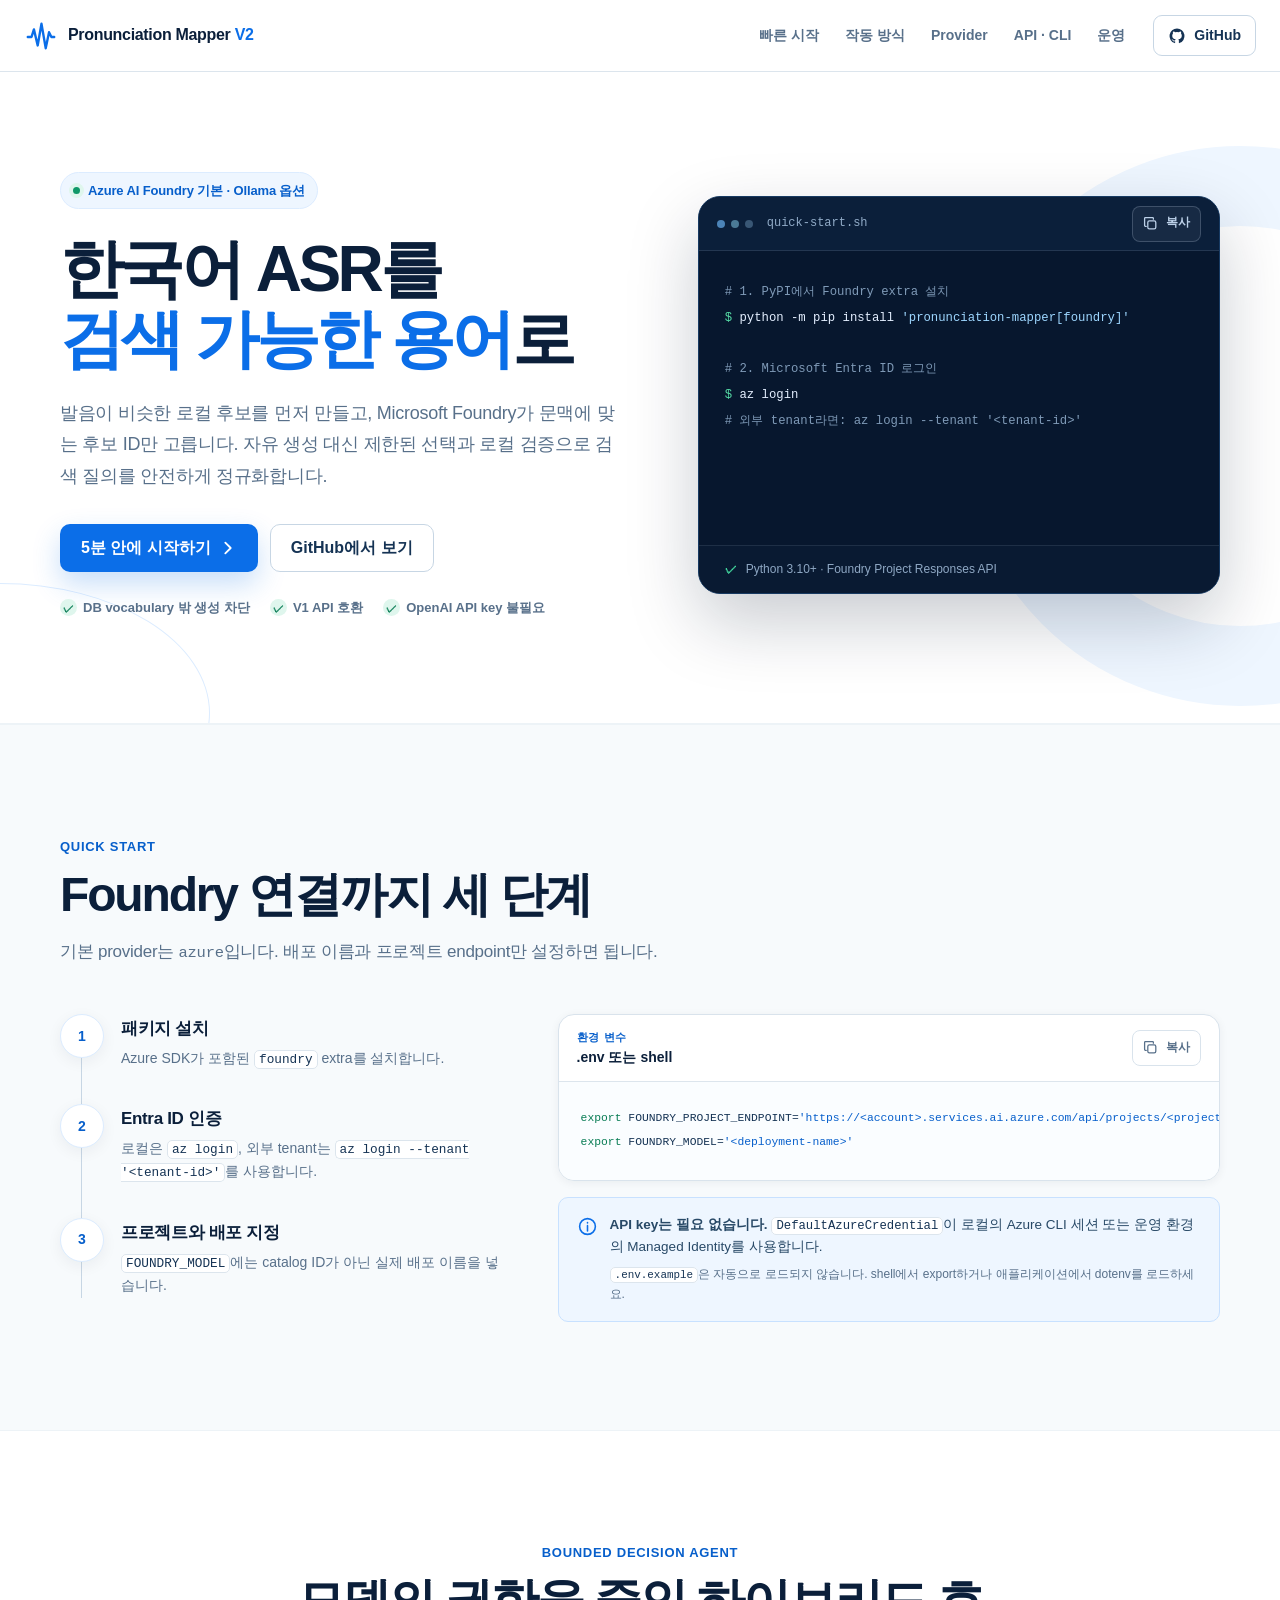
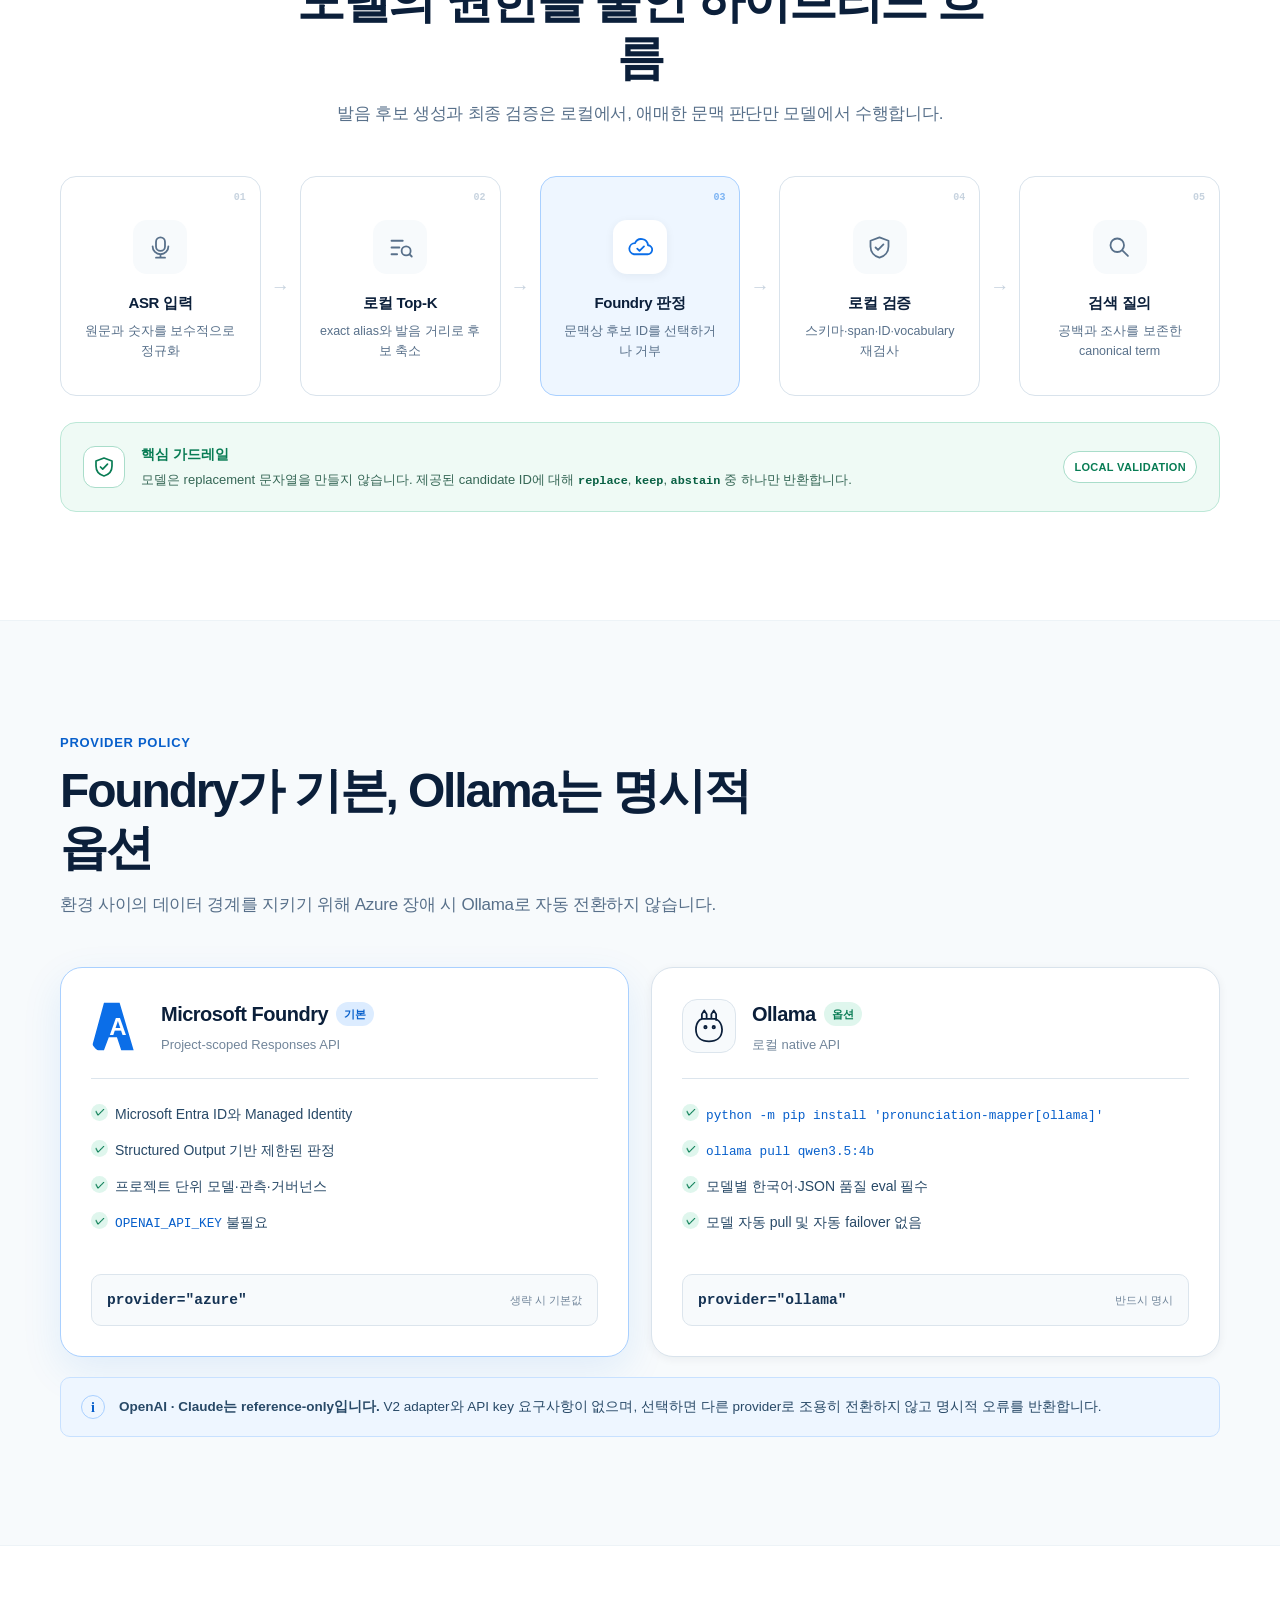
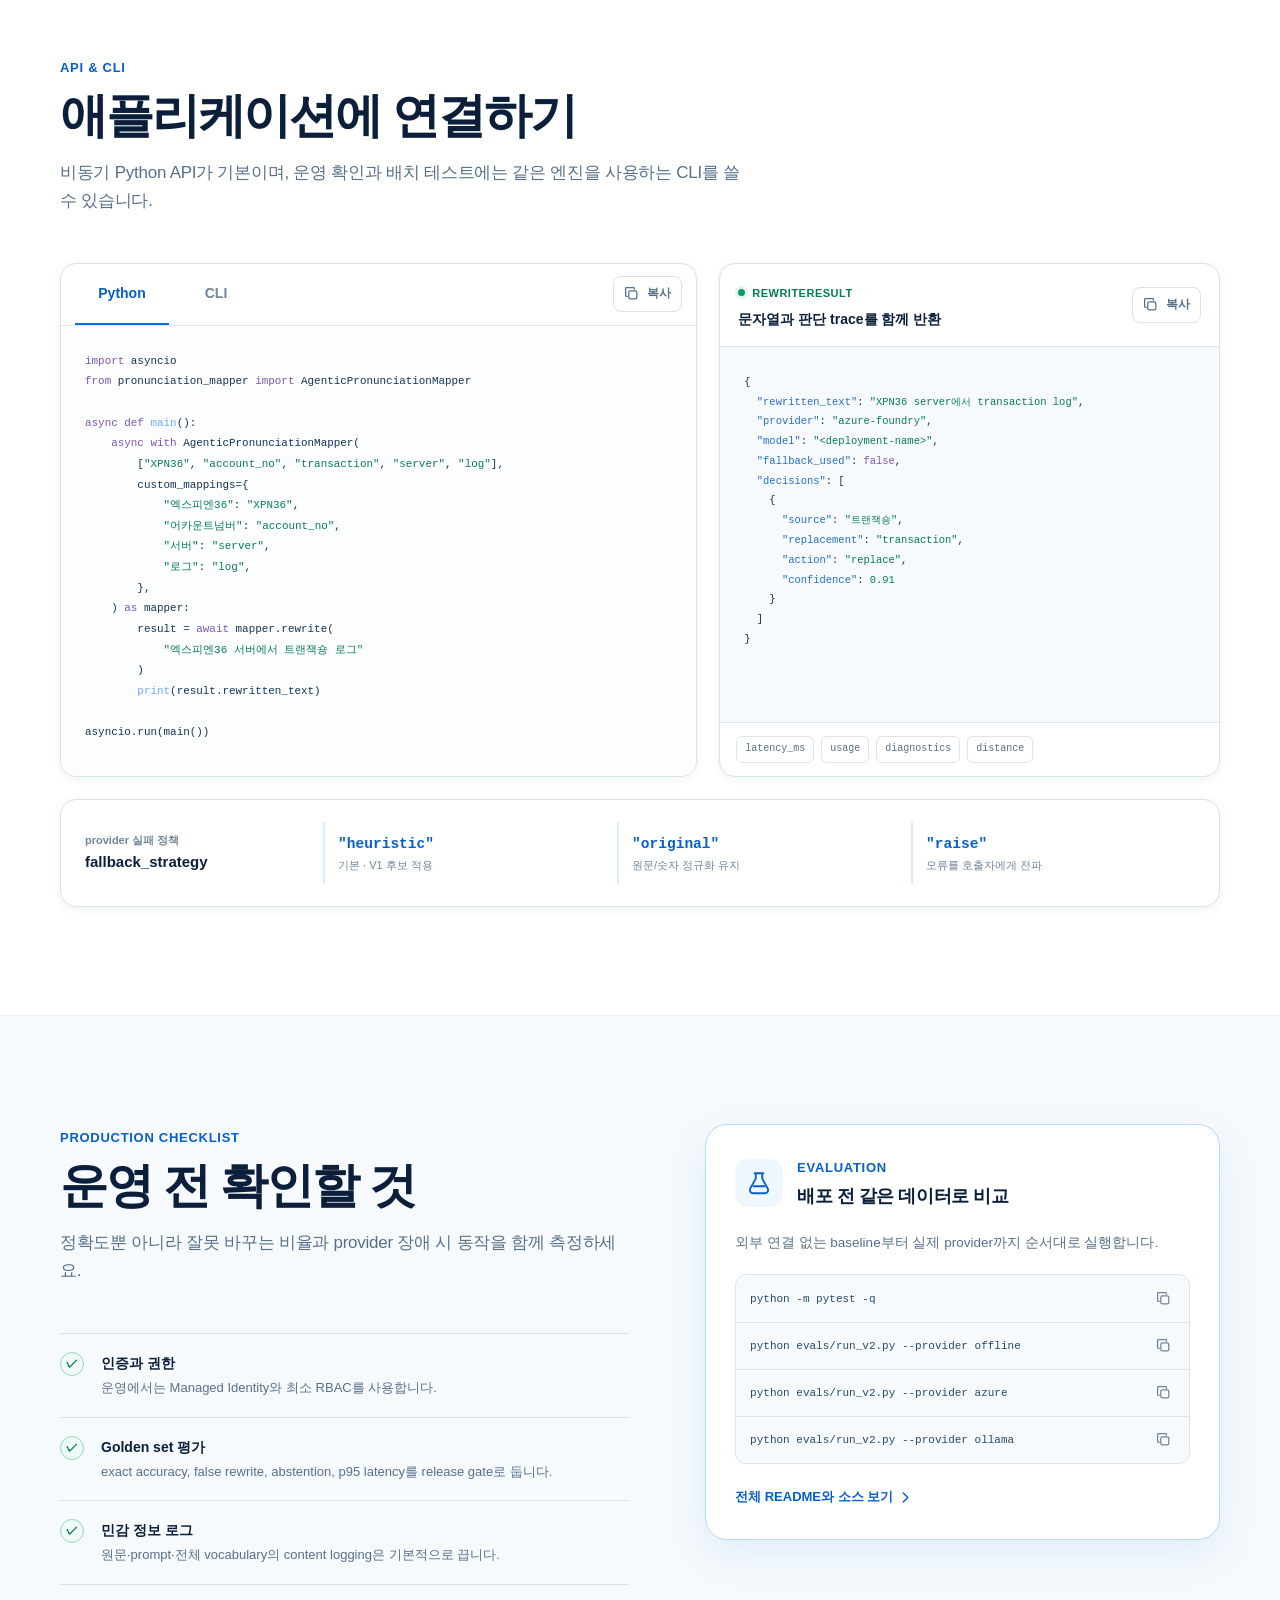
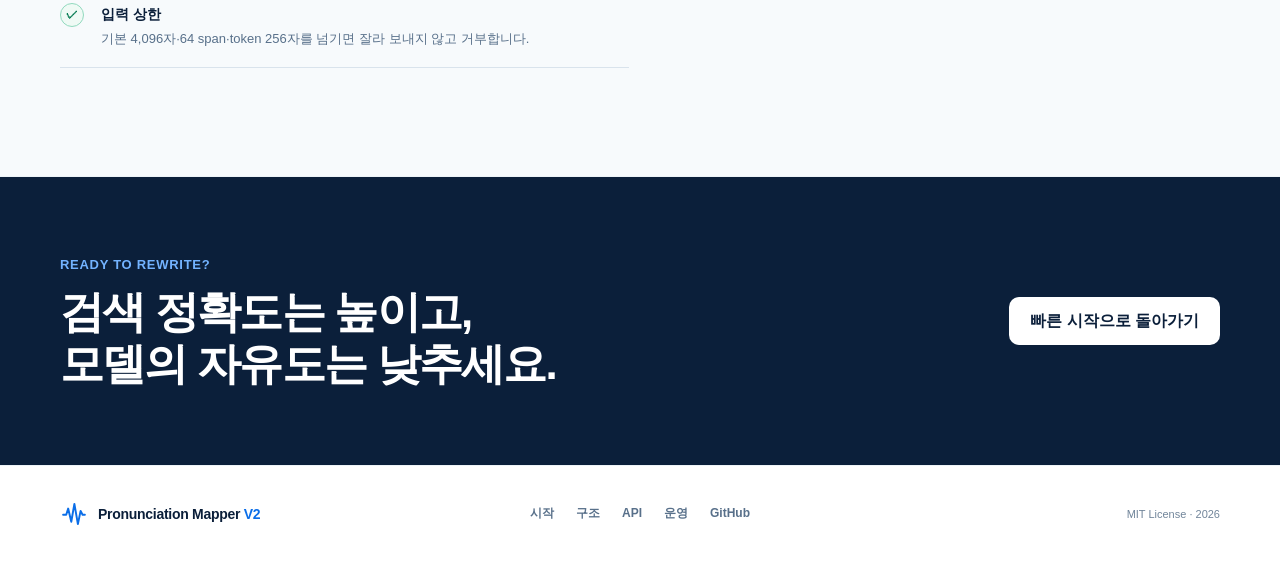
==== commit 1546ea22: "docs: use PyPI install commands" ====
--- a/index.html
+++ b/index.html
@@ -85,10 +85,8 @@
               <span>복사</span>
             </button>
           </div>
-          <pre id="hero-install-code"><code><span class="code-comment"># 1. 저장소와 Foundry extra 설치</span>
-<span class="code-prompt">$</span> git clone https://github.com/hyeonsangjeon/pronunciation-mapper.git
-<span class="code-prompt">$</span> cd pronunciation-mapper
-<span class="code-prompt">$</span> pip install -e <span class="code-string">'.[foundry]'</span>
+          <pre id="hero-install-code"><code><span class="code-comment"># 1. PyPI에서 Foundry extra 설치</span>
+<span class="code-prompt">$</span> python -m pip install <span class="code-string">'pronunciation-mapper[foundry]'</span>
 
 <span class="code-comment"># 2. Microsoft Entra ID 로그인</span>
 <span class="code-prompt">$</span> az login
@@ -275,7 +273,7 @@
               </div>
             </div>
             <ul class="check-list">
-              <li><code>pip install -e '.[ollama]'</code></li>
+              <li><code>python -m pip install 'pronunciation-mapper[ollama]'</code></li>
               <li><code>ollama pull qwen3.5:4b</code></li>
               <li>모델별 한국어·JSON 품질 eval 필수</li>
               <li>모델 자동 pull 및 자동 failover 없음</li>
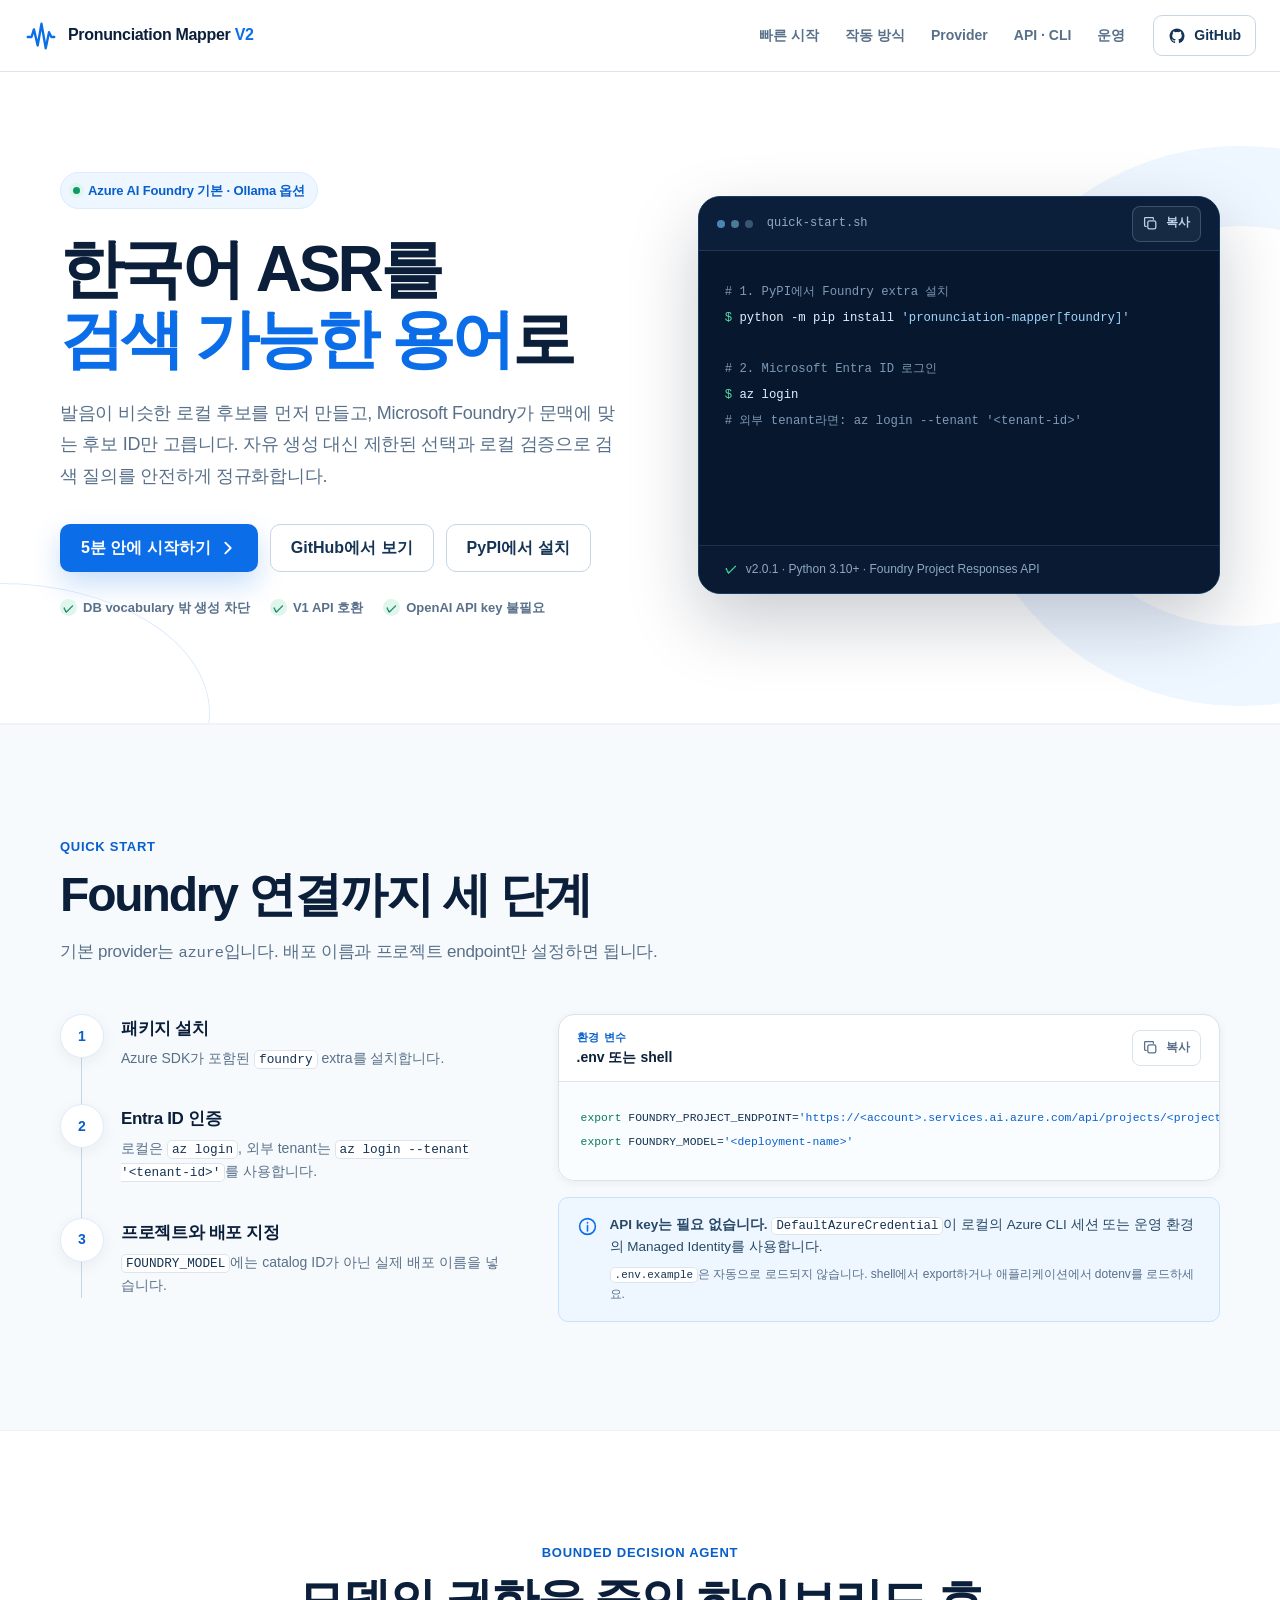
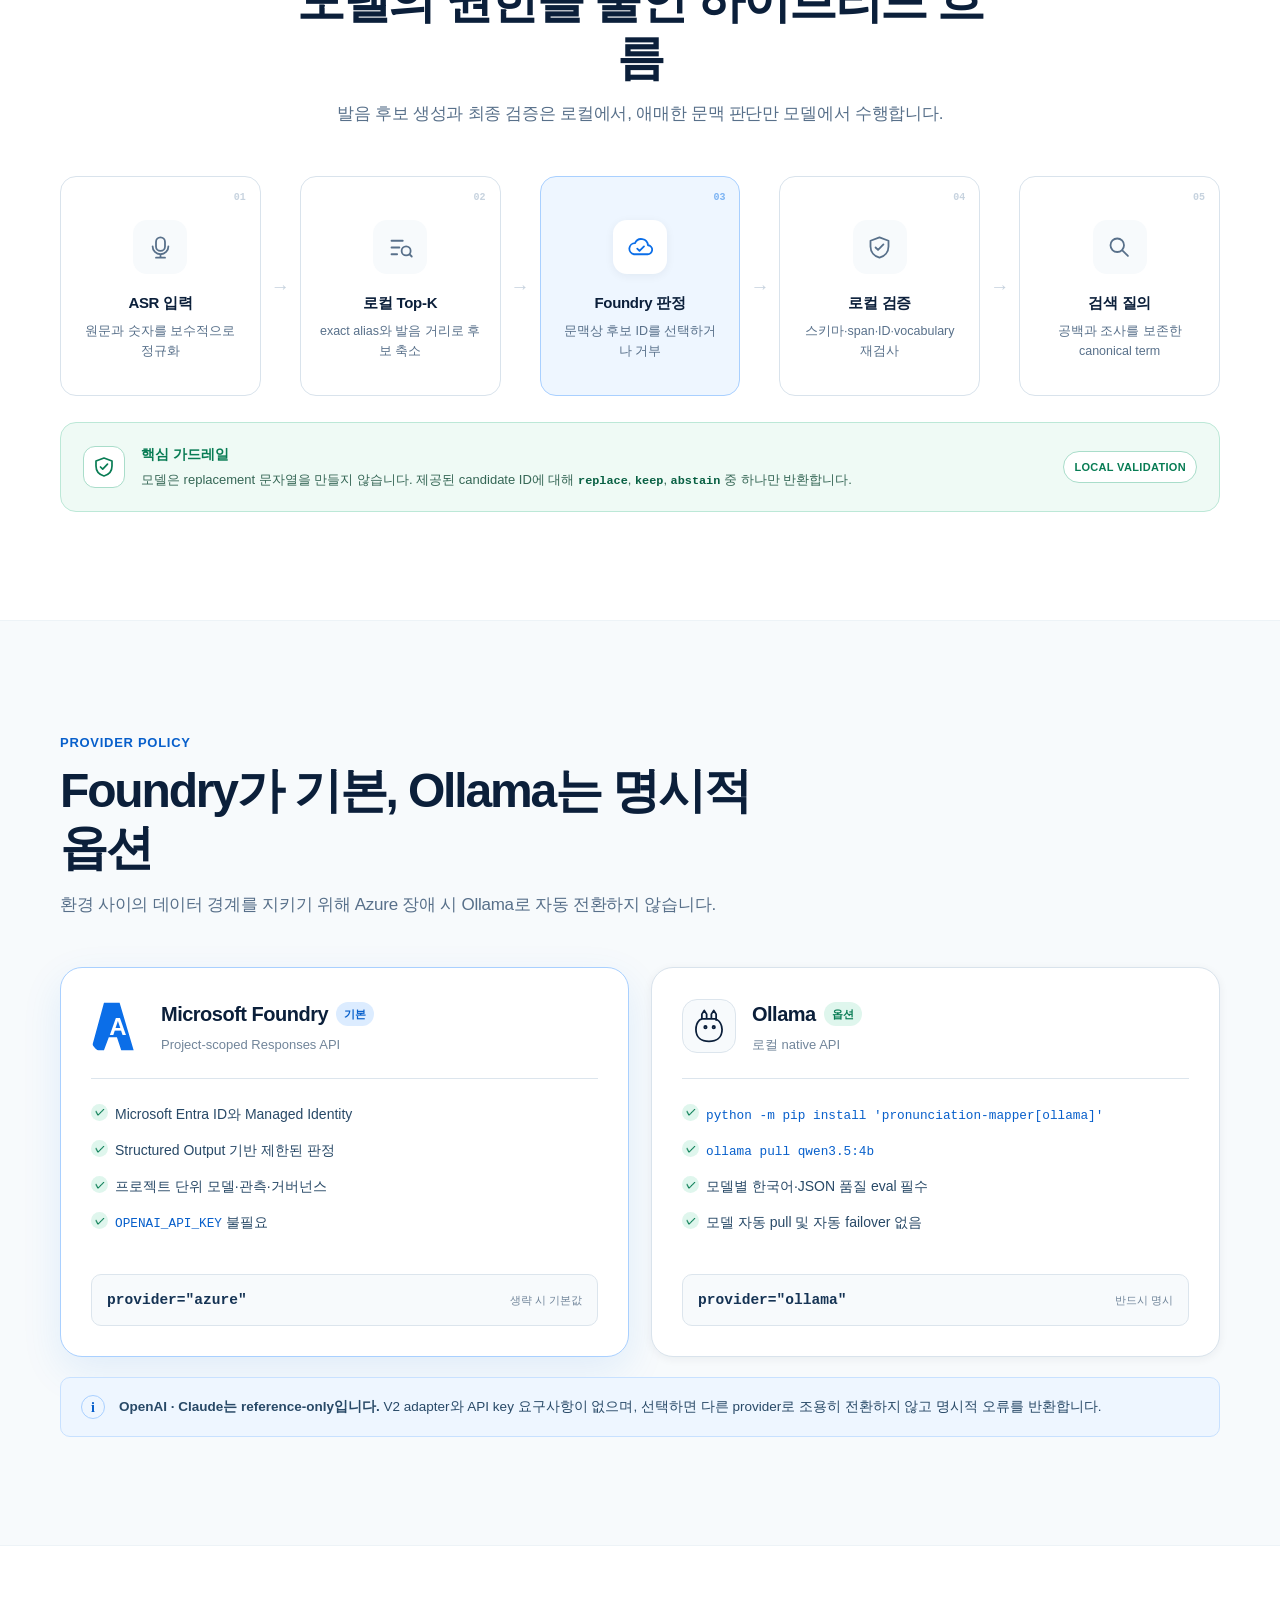
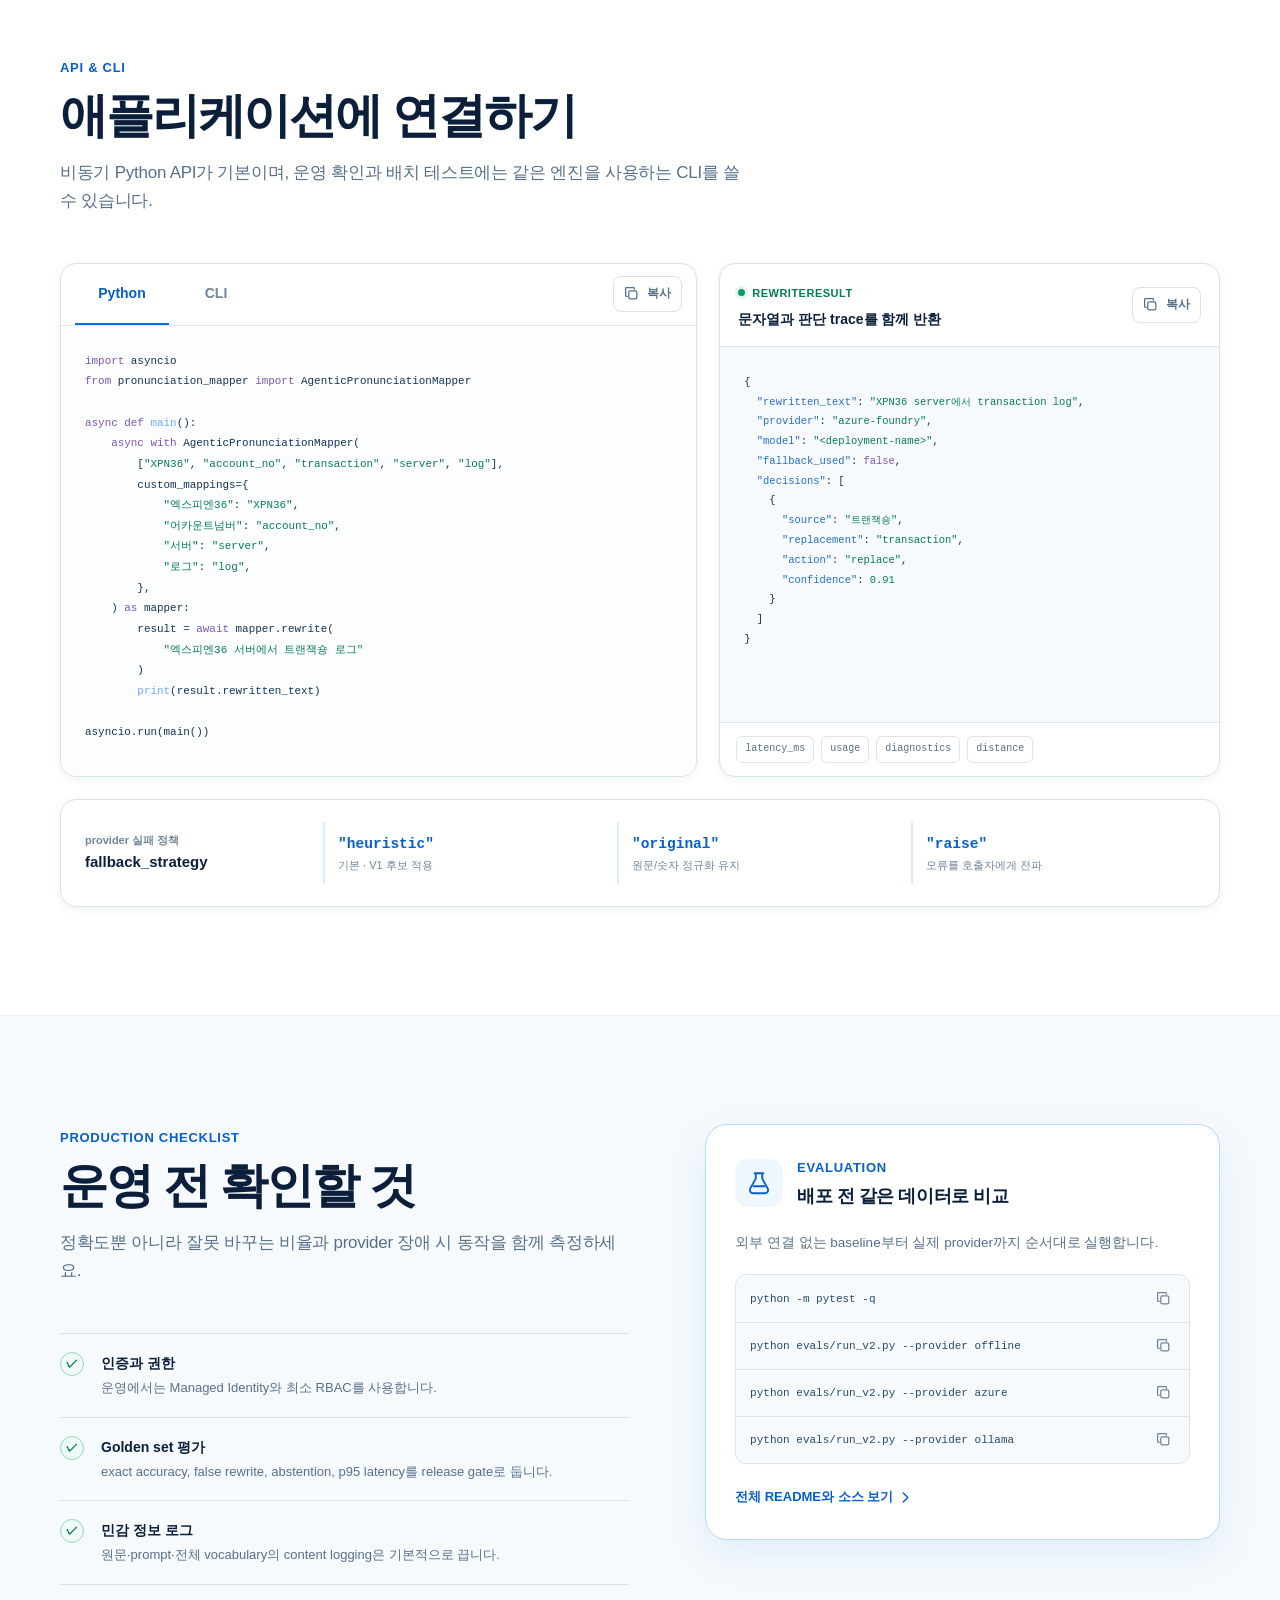
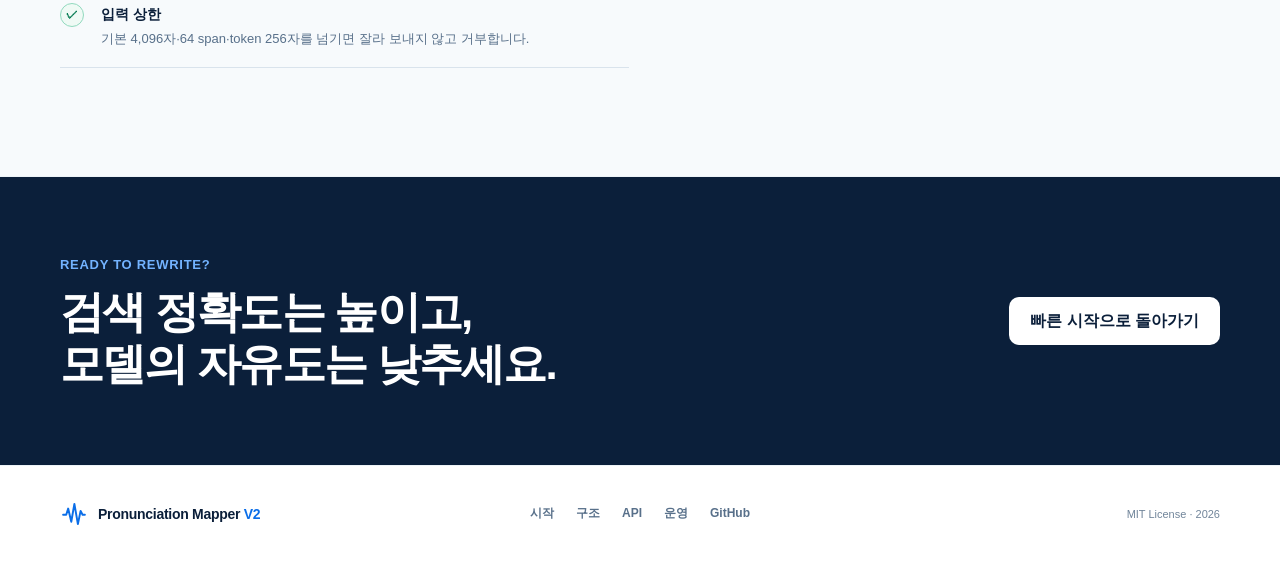
==== commit af9bf7e7: "docs: publish v2.0.1 manual" ====
--- a/index.html
+++ b/index.html
@@ -8,7 +8,9 @@
   <meta property="og:title" content="Pronunciation Mapper V2 사용 가이드">
   <meta property="og:description" content="한국어 ASR 결과를 검색 가능한 DB 용어로 안전하게 정규화하세요.">
   <meta property="og:type" content="website">
+  <meta property="og:url" content="https://hyeonsangjeon.github.io/pronunciation-mapper/">
   <title>Pronunciation Mapper V2 — 사용 가이드</title>
+  <link rel="canonical" href="https://hyeonsangjeon.github.io/pronunciation-mapper/">
   <link rel="stylesheet" href="./styles.css?v=2">
   <script>document.documentElement.classList.add('js');</script>
   <script src="./script.js?v=2" defer></script>
@@ -68,6 +70,9 @@
             <a class="button button-secondary" href="https://github.com/hyeonsangjeon/pronunciation-mapper" target="_blank" rel="noreferrer">
               GitHub에서 보기
             </a>
+            <a class="button button-secondary" href="https://pypi.org/project/pronunciation-mapper/" target="_blank" rel="noreferrer">
+              PyPI에서 설치
+            </a>
           </div>
           <ul class="hero-facts" aria-label="핵심 특징">
             <li><span>✓</span> DB vocabulary 밖 생성 차단</li>
@@ -93,7 +98,7 @@
 <span class="code-comment"># 외부 tenant라면: az login --tenant '&lt;tenant-id&gt;'</span></code></pre>
           <div class="terminal-output">
             <span class="terminal-check">✓</span>
-            <span>Python 3.10+ · Foundry Project Responses API</span>
+            <span>v2.0.1 · Python 3.10+ · Foundry Project Responses API</span>
           </div>
         </div>
       </div>
